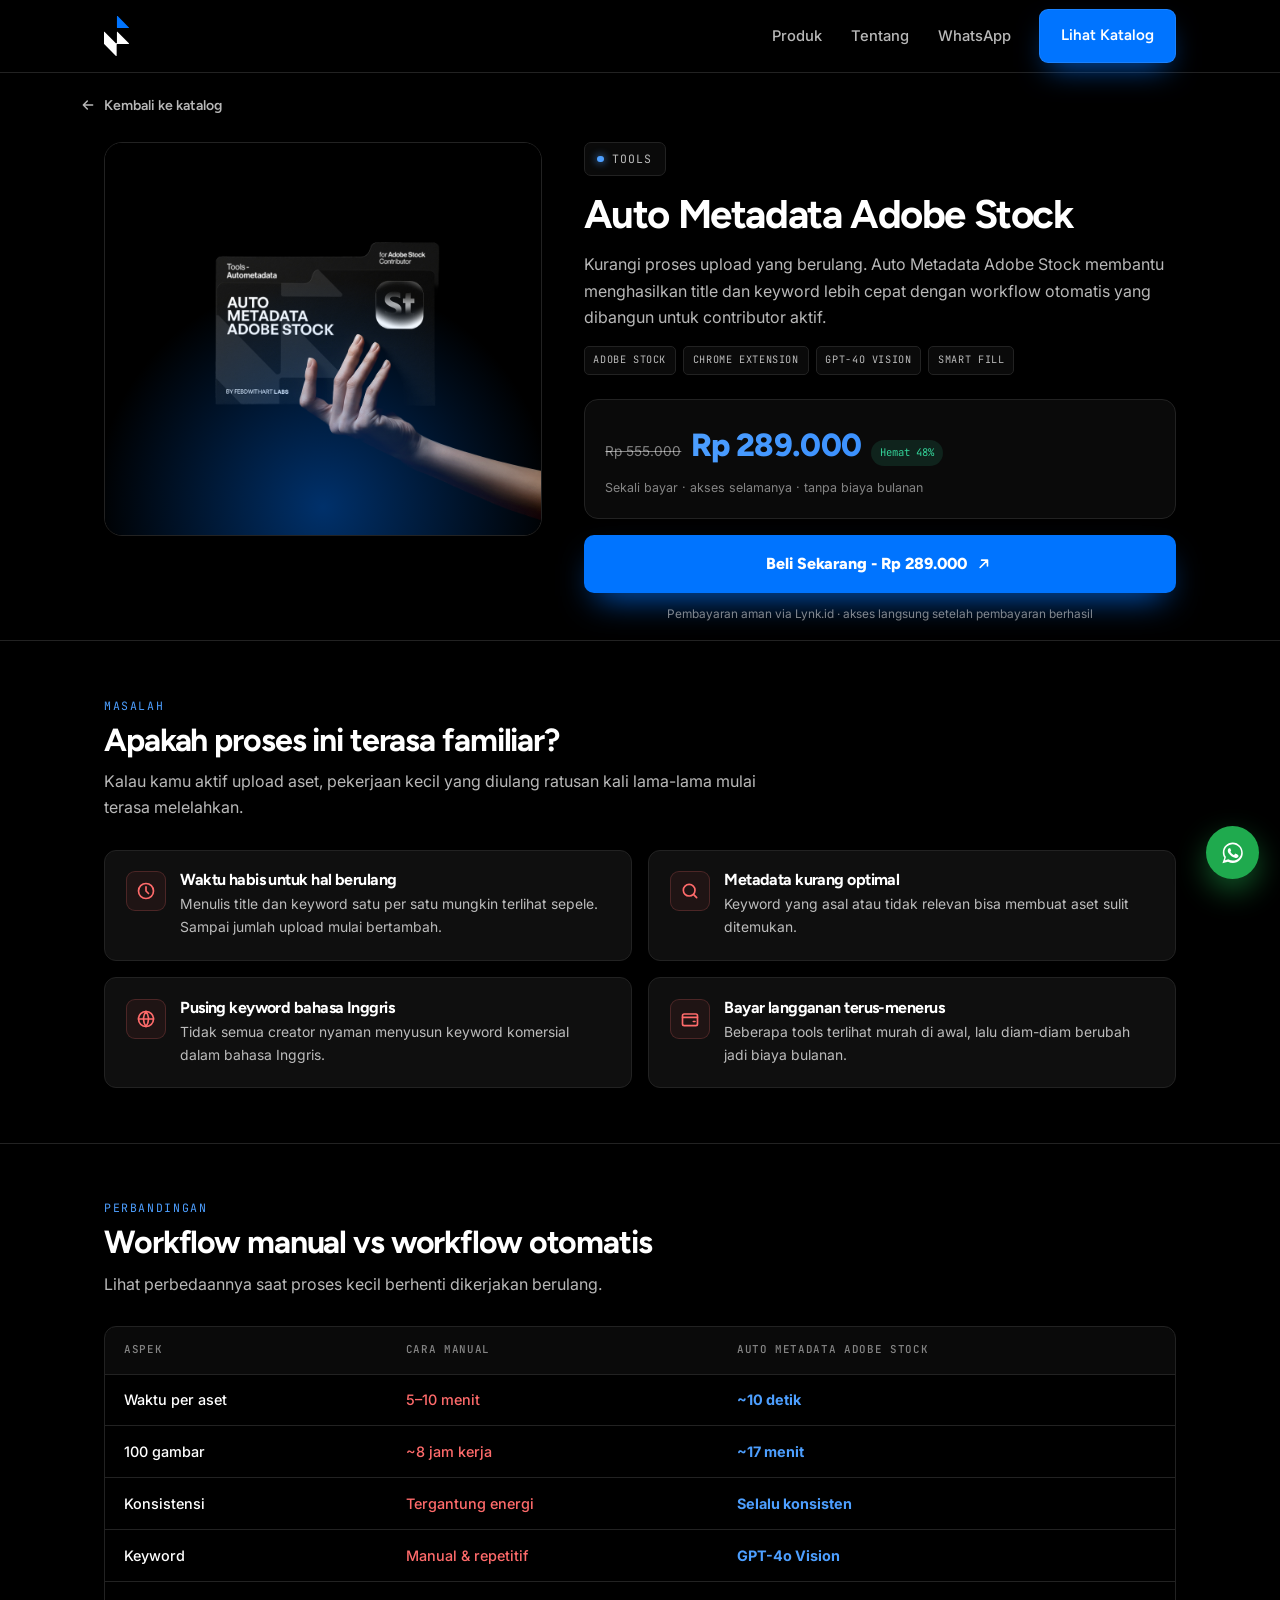
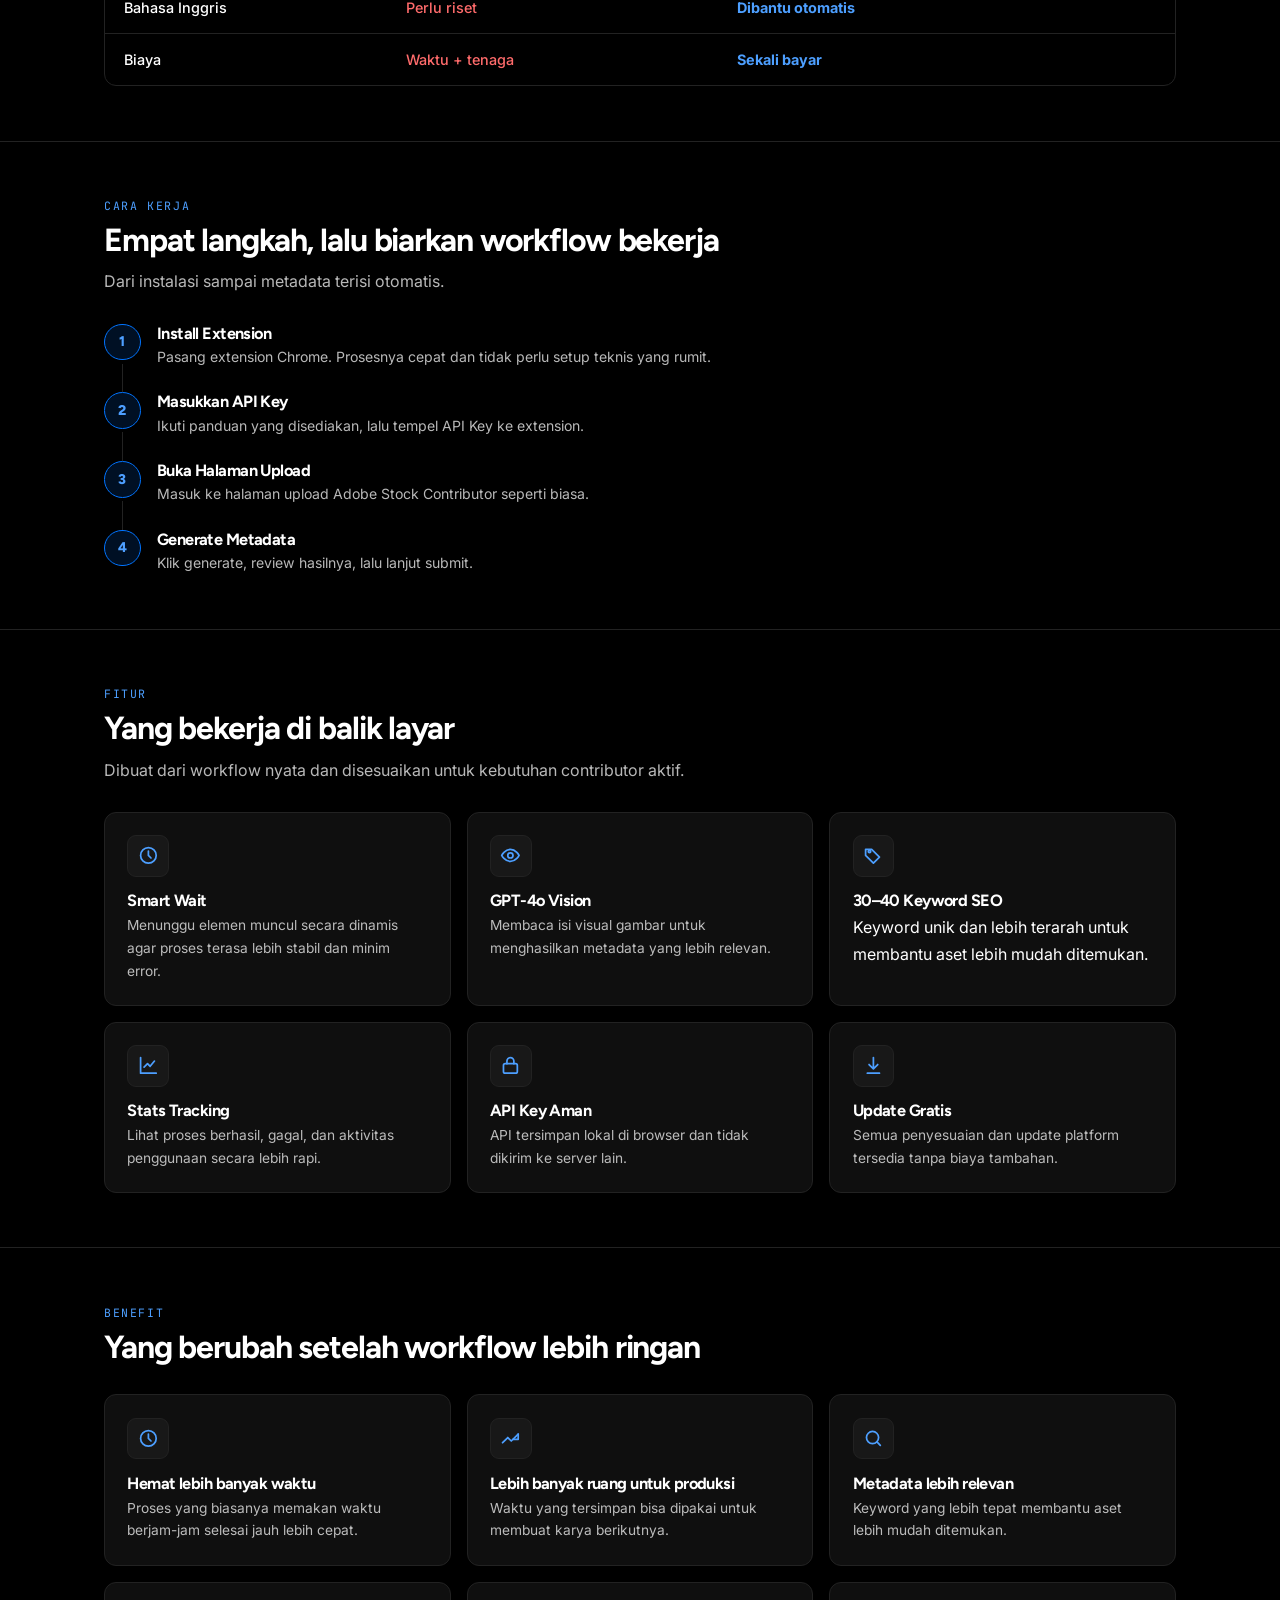
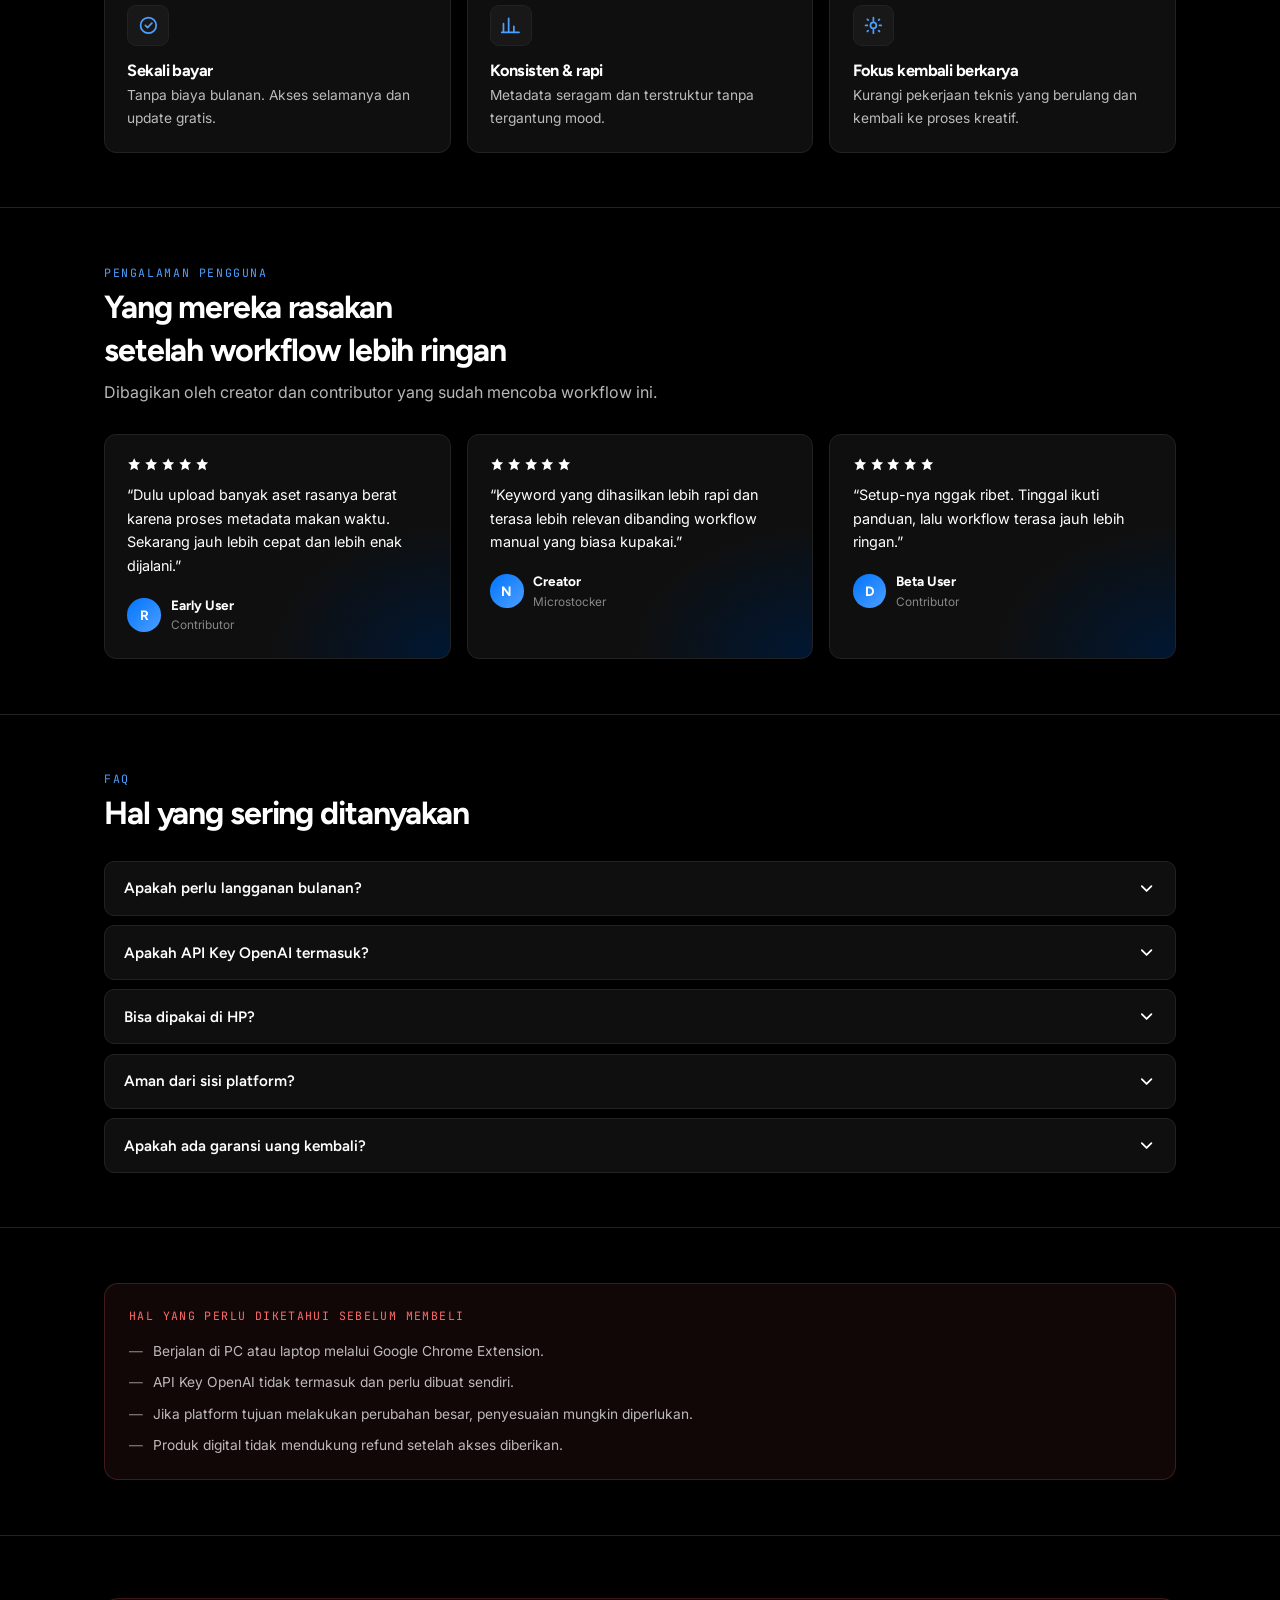
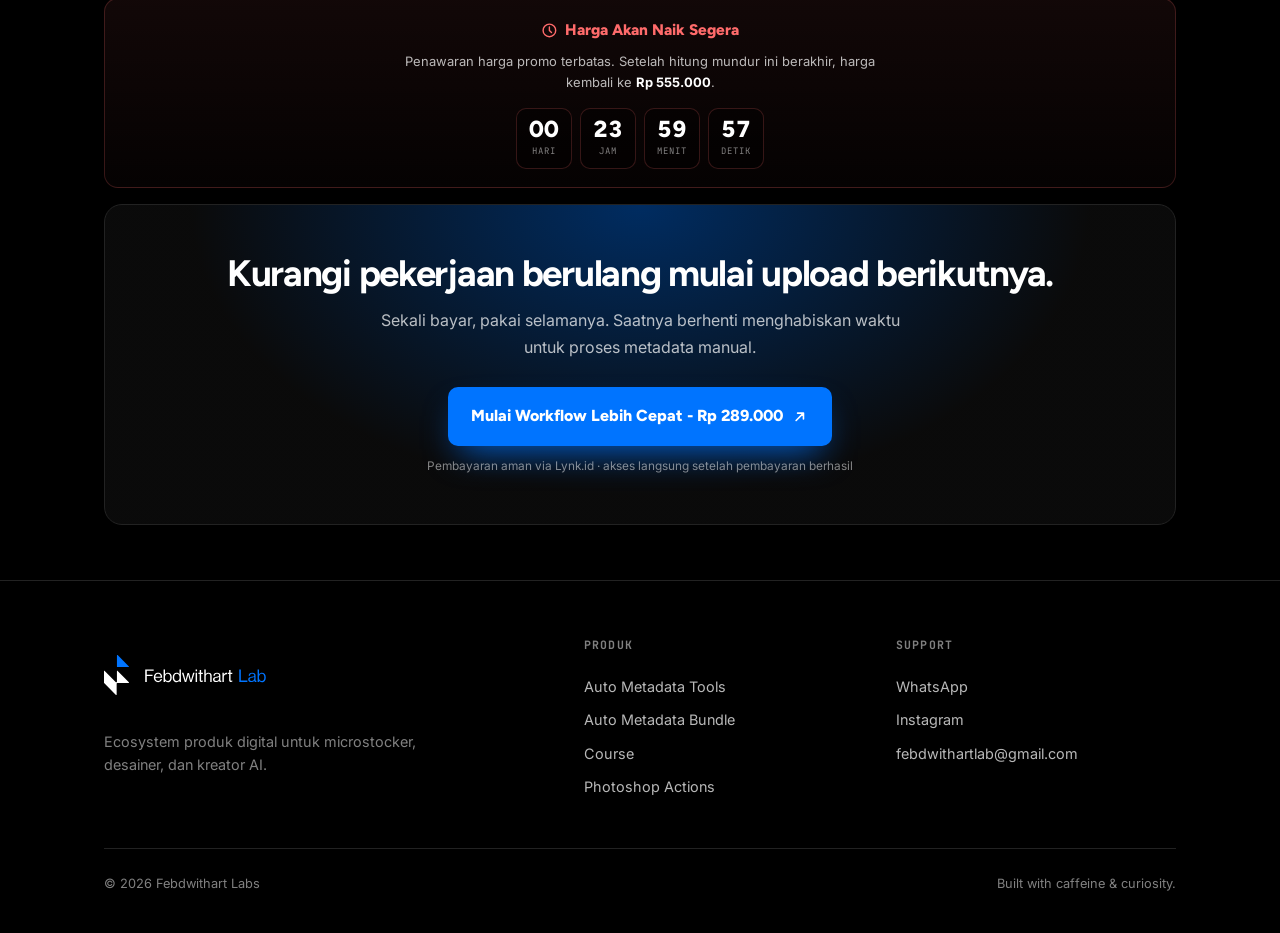
==== products/autometadata-adobe.html @ 97d3edf4 "Initial commit" ====
<!DOCTYPE html>
<html lang="id">
<head>
<meta charset="UTF-8" />
<meta name="viewport" content="width=device-width, initial-scale=1.0" />
<title>Auto Metadata Adobe Stock — Isi Metadata Ratusan Aset dalam 17 Menit | Febdwithart Labs</title>
<meta name="description" content="Tools Chrome Extension untuk mengisi metadata Adobe Stock secara otomatis menggunakan GPT-4o Vision. 100 gambar selesai dalam 17 menit. Sekali bayar, akses selamanya." />
<!-- Open Graph -->
<meta property="og:type"        content="product" />
<meta property="og:site_name"   content="Febdwithart Labs" />
<meta property="og:url"         content="https://febdwithartlab.com/products/autometadata-adobe.html" />
<meta property="og:title"       content="Auto Metadata Adobe Stock — Metadata 100 Gambar dalam 17 Menit" />
<meta property="og:description" content="Extension Chrome yang mengisi title dan 30–40 keyword SEO di Adobe Stock secara otomatis. Sekali bayar, akses selamanya." />
<meta property="og:image"       content="https://febdwithartlab.com/images/og-image.jpg" />
<meta property="og:image:width"  content="1200" />
<meta property="og:image:height" content="630" />

<!-- Twitter Card -->
<meta name="twitter:card"        content="summary_large_image" />
<meta name="twitter:title"       content="Auto Metadata Adobe Stock — Metadata 100 Gambar dalam 17 Menit" />
<meta name="twitter:description" content="Extension Chrome yang mengisi title dan keyword SEO di Adobe Stock otomatis. Sekali bayar." />
<meta name="twitter:image"       content="https://febdwithartlab.com/images/og-image.jpg" />

<!-- Canonical -->
<link rel="canonical" href="https://febdwithartlab.com/products/autometadata-adobe.html" />
<link rel="preconnect" href="https://fonts.googleapis.com" />
<link rel="preconnect" href="https://fonts.gstatic.com" crossorigin />
<link href="https://fonts.googleapis.com/css2?family=Figtree:wght@400;500;600;700;800;900&family=Inter:wght@400;500;600&family=JetBrains+Mono:wght@500&display=swap" rel="stylesheet" />

<!-- Favicon -->
<link rel="icon" type="image/x-icon"       href="../images/favicon/favicon.ico" />
<link rel="icon" type="image/png" sizes="16x16"  href="../images/favicon/favicon-16x16.png" />
<link rel="icon" type="image/png" sizes="32x32"  href="../images/favicon/favicon-32x32.png" />
<link rel="apple-touch-icon" sizes="180x180"     href="../images/favicon/apple-touch-icon.png" />
<link rel="manifest"                             href="../images/favicon/site.webmanifest" />
<meta name="theme-color" content="#0A0A0A" />

<link rel="stylesheet" href="../css/style.css" />
</head>
<body>

<header class="nav" id="nav">
  <div class="wrap nav-in">
    <a href="../index-dark.html" class="logo">
      <img src="../images/logo-icon.svg" alt="Febdwithart" class="logo-icon" />
    </a>
    <button class="burger" id="burger" aria-label="Menu"><span></span><span></span><span></span></button>
    <div class="nav-collapse">
      <nav class="nav-links">
        <a href="../index-dark.html#produk">Produk</a>
        <a href="../index-dark.html#tentang">Tentang</a>
        <a href="https://wa.me/62895603681498" target="_blank" rel="noopener">WhatsApp</a>
      </nav>
      <a href="../index-dark.html#produk" class="btn btn-primary">Lihat Katalog</a>
    </div>
  </div>
</header>

<div class="wrap det-bar">
  <a href="../index-dark.html#tools" class="det-back">
    <svg viewBox="0 0 24 24" fill="none" stroke="currentColor" stroke-width="2.2" stroke-linecap="round" stroke-linejoin="round"><path d="M19 12H5M11 18l-6-6 6-6"/></svg>
    Kembali ke katalog
  </a>
</div>

<main>
  <div class="wrap">
    <div class="det-hero">
      <div class="det-thumb">
        <img src="../images/thumbnails/thumb-as.jpg"
        alt="Auto Metadata Adobe Stock"
        class="thumb-img" />
      </div>
      <div class="det-info">
        <span class="badge"><span class="dot"></span> Tools</span>
        <h1>Auto Metadata Adobe Stock</h1>
        <p class="ddesc">Kurangi proses upload yang berulang. Auto Metadata Adobe Stock membantu menghasilkan title dan keyword lebih cepat dengan workflow otomatis yang dibangun untuk contributor aktif.</p>
        <div class="det-chips"><span>Adobe Stock</span><span>Chrome Extension</span><span>GPT-4o Vision</span><span>Smart Fill</span></div>
        
        <div class="price-box">
          <div class="pb-row">
            <span class="pb-old">Rp 555.000</span>
            <span class="pb-new grad">Rp 289.000</span>
            <span class="pb-save">Hemat 48%</span>
          </div>
          <div class="pb-note">Sekali bayar &middot; akses selamanya &middot; tanpa biaya bulanan</div>
        </div>
        <a class="buy-btn" href="https://lynk.id/febdwithart/07mp1kjrmgll/checkout" target="_blank" rel="noopener">
          Beli Sekarang - Rp 289.000
          <svg viewBox="0 0 24 24" fill="none" stroke="currentColor" stroke-width="2.2" stroke-linecap="round" stroke-linejoin="round"><path d="M7 17 17 7M9 7h8v8"/></svg>
        </a>
        <div class="buy-note">Pembayaran aman via Lynk.id &middot; akses langsung setelah pembayaran berhasil</div>
      </div>
    </div>
  </div>

  <section class="block">
    <div class="wrap">
      <div class="block-head reveal">
        <div class="eb">Masalah</div>
        <h2>Apakah proses ini terasa familiar?</h2>
        <p>Kalau kamu aktif upload aset, pekerjaan kecil yang diulang ratusan kali lama-lama mulai terasa melelahkan.</p>
      </div>
      <div class="prob-grid">
        <div class="prob-card reveal">
          <div class="pi"><svg viewBox="0 0 24 24" fill="none" stroke-width="2" stroke-linecap="round" stroke-linejoin="round"><circle cx="12" cy="12" r="9"/><path d="M12 7v5l3 3"/></svg></div>
          <div><h4>Waktu habis untuk hal berulang</h4><p>Menulis title dan keyword satu per satu mungkin terlihat sepele. Sampai jumlah upload mulai bertambah.</p></div>
        </div>
        <div class="prob-card reveal">
          <div class="pi"><svg viewBox="0 0 24 24" fill="none" stroke-width="2" stroke-linecap="round" stroke-linejoin="round"><circle cx="11" cy="11" r="7"/><path d="m20 20-3.6-3.6"/></svg></div>
          <div><h4>Metadata kurang optimal</h4><p>Keyword yang asal atau tidak relevan bisa membuat aset sulit ditemukan.</p></div>
        </div>
        <div class="prob-card reveal">
          <div class="pi"><svg viewBox="0 0 24 24" fill="none" stroke-width="2" stroke-linecap="round" stroke-linejoin="round"><circle cx="12" cy="12" r="9"/><path d="M3 12h18M12 3a15 15 0 0 1 0 18M12 3a15 15 0 0 0 0 18"/></svg></div>
          <div><h4>Pusing keyword bahasa Inggris</h4><p>Tidak semua creator nyaman menyusun keyword komersial dalam bahasa Inggris.</p></div>
        </div>
        <div class="prob-card reveal">
          <div class="pi"><svg viewBox="0 0 24 24" fill="none" stroke-width="2" stroke-linecap="round" stroke-linejoin="round"><rect x="3" y="6" width="18" height="14" rx="2"/><path d="M3 10h18M16 15h2"/></svg></div>
          <div><h4>Bayar langganan terus-menerus</h4><p>Beberapa tools terlihat murah di awal, lalu diam-diam berubah jadi biaya bulanan.</p></div>
        </div>
      </div>
    </div>
  </section>

  <section class="block">
    <div class="wrap">
      <div class="block-head reveal">
        <div class="eb">Perbandingan</div>
        <h2>Workflow manual vs workflow otomatis</h2>
        <p>Lihat perbedaannya saat proses kecil berhenti dikerjakan berulang.</p>
      </div>
      <div class="cmp-wrap reveal">
        <table class="cmp">
          <thead><tr><th>Aspek</th><th>Cara Manual</th><th>Auto Metadata Adobe Stock</th></tr></thead>
          <tbody>
            <tr><td>Waktu per aset</td><td class="bad">5&ndash;10 menit</td><td class="good">~10 detik</td></tr>
            <tr><td>100 gambar</td><td class="bad">~8 jam kerja</td><td class="good">~17 menit</td></tr>
            <tr><td>Konsistensi</td><td class="bad">Tergantung energi</td><td class="good">Selalu konsisten</td></tr>
            <tr><td>Keyword</td><td class="bad">Manual & repetitif</td><td class="good">GPT-4o Vision</td></tr>
            <tr><td>Bahasa Inggris</td><td class="bad">Perlu riset</td><td class="good">Dibantu otomatis</td></tr>
            <tr><td>Biaya</td><td class="bad">Waktu + tenaga</td><td class="good">Sekali bayar</td></tr>
          </tbody>
        </table>
      </div>
    </div>
  </section>

  <section class="block">
    <div class="wrap">
      <div class="block-head reveal">
        <div class="eb">Cara Kerja</div>
        <h2>Empat langkah, lalu biarkan workflow bekerja</h2>
        <p>Dari instalasi sampai metadata terisi otomatis.</p>
      </div>
      <div class="steps reveal">
        <div class="step"><div class="sn">1</div><div><h4>Install Extension</h4><p>Pasang extension Chrome. Prosesnya cepat dan tidak perlu setup teknis yang rumit.</p></div></div>
        <div class="step"><div class="sn">2</div><div><h4>Masukkan API Key</h4><p>Ikuti panduan yang disediakan, lalu tempel API Key ke extension.</p></div></div>
        <div class="step"><div class="sn">3</div><div><h4>Buka Halaman Upload</h4><p>Masuk ke halaman upload Adobe Stock Contributor seperti biasa.</p></div></div>
        <div class="step"><div class="sn">4</div><div><h4>Generate Metadata</h4><p>Klik generate, review hasilnya, lalu lanjut submit.</p></div></div>
      </div>
    </div>
  </section>

  <section class="block">
    <div class="wrap">
      <div class="block-head reveal">
        <div class="eb">Fitur</div>
        <h2>Yang bekerja di balik layar</h2>
        <p>Dibuat dari workflow nyata dan disesuaikan untuk kebutuhan contributor aktif.</p>
      </div>
      <div class="fgrid">
        <div class="fcard reveal">
          <div class="fi"><svg viewBox="0 0 24 24" fill="none" stroke-width="2" stroke-linecap="round" stroke-linejoin="round"><circle cx="12" cy="12" r="9"/><path d="M12 7v5l3 3"/></svg></div>
          <h4>Smart Wait</h4><p>Menunggu elemen muncul secara dinamis agar proses terasa lebih stabil dan minim error.</p>
        </div>
        <div class="fcard reveal">
          <div class="fi"><svg viewBox="0 0 24 24" fill="none" stroke-width="2" stroke-linecap="round" stroke-linejoin="round"><path d="M2 12s3.5-7 10-7 10 7 10 7-3.5 7-10 7S2 12 2 12Z"/><circle cx="12" cy="12" r="3"/></svg></div>
          <h4>GPT-4o Vision</h4><p>Membaca isi visual gambar untuk menghasilkan metadata yang lebih relevan.</p>
        </div>
        <div class="fcard reveal">
          <div class="fi"><svg viewBox="0 0 24 24" fill="none" stroke-width="2" stroke-linecap="round" stroke-linejoin="round"><path d="M3 7v5l9 9 7-7-9-9H3Z"/><circle cx="7.5" cy="7.5" r="1.4"/></svg></div>
          <h4>30&ndash;40 Keyword SEO</h4><p></p>Keyword unik dan lebih terarah untuk membantu aset lebih mudah ditemukan.</p>
        </div>
        <div class="fcard reveal">
          <div class="fi"><svg viewBox="0 0 24 24" fill="none" stroke-width="2" stroke-linecap="round" stroke-linejoin="round"><path d="M3 3v18h18"/><path d="M7 14l4-4 3 3 5-6"/></svg></div>
          <h4>Stats Tracking</h4><p>Lihat proses berhasil, gagal, dan aktivitas penggunaan secara lebih rapi.</p>
        </div>
        <div class="fcard reveal">
          <div class="fi"><svg viewBox="0 0 24 24" fill="none" stroke-width="2" stroke-linecap="round" stroke-linejoin="round"><rect x="4" y="10" width="16" height="11" rx="2"/><path d="M8 10V7a4 4 0 0 1 8 0v3"/></svg></div>
          <h4>API Key Aman</h4><p>API tersimpan lokal di browser dan tidak dikirim ke server lain.</p>
        </div>
        <div class="fcard reveal">
          <div class="fi"><svg viewBox="0 0 24 24" fill="none" stroke-width="2" stroke-linecap="round" stroke-linejoin="round"><path d="M12 3v12M7 11l5 5 5-5M5 21h14"/></svg></div>
          <h4>Update Gratis</h4><p>Semua penyesuaian dan update platform tersedia tanpa biaya tambahan.</p>
        </div>
      </div>
    </div>
  </section>

  <section class="block">
    <div class="wrap">
      <div class="block-head reveal">
        <div class="eb">Benefit</div>
        <h2>Yang berubah setelah workflow lebih ringan</h2>
      </div>
      <div class="fgrid">
        <div class="fcard reveal">
          <div class="fi"><svg viewBox="0 0 24 24" fill="none" stroke-width="2" stroke-linecap="round" stroke-linejoin="round"><circle cx="12" cy="12" r="9"/><path d="M12 7v5l3 3"/></svg></div>
          <h4>Hemat lebih banyak waktu</h4><p>Proses yang biasanya memakan waktu berjam-jam selesai jauh lebih cepat.</p>
        </div>
        <div class="fcard reveal">
          <div class="fi"><svg viewBox="0 0 24 24" fill="none" stroke-width="2" stroke-linecap="round" stroke-linejoin="round"><path d="M3 17l6-6 4 4 8-8"/><path d="M21 7v6h-6"/></svg></div>
          <h4>Lebih banyak ruang untuk produksi</h4><p>Waktu yang tersimpan bisa dipakai untuk membuat karya berikutnya.</p>
        </div>
        <div class="fcard reveal">
          <div class="fi"><svg viewBox="0 0 24 24" fill="none" stroke-width="2" stroke-linecap="round" stroke-linejoin="round"><circle cx="11" cy="11" r="7"/><path d="m20 20-3.6-3.6"/></svg></div>
          <h4>Metadata lebih relevan</h4><p>Keyword yang lebih tepat membantu aset lebih mudah ditemukan.</p>
        </div>
        <div class="fcard reveal">
          <div class="fi"><svg viewBox="0 0 24 24" fill="none" stroke-width="2" stroke-linecap="round" stroke-linejoin="round"><circle cx="12" cy="12" r="9"/><path d="m8.5 12 2.5 2.5 5-5"/></svg></div>
          <h4>Sekali bayar</h4><p>Tanpa biaya bulanan. Akses selamanya dan update gratis.</p>
        </div>
        <div class="fcard reveal">
          <div class="fi"><svg viewBox="0 0 24 24" fill="none" stroke-width="2" stroke-linecap="round" stroke-linejoin="round"><path d="M4 20V10M10 20V4M16 20v-7M22 20H2"/></svg></div>
          <h4>Konsisten &amp; rapi</h4><p>Metadata seragam dan terstruktur tanpa tergantung mood.</p>
        </div>
        <div class="fcard reveal">
          <div class="fi"><svg viewBox="0 0 24 24" fill="none" stroke-width="2" stroke-linecap="round" stroke-linejoin="round"><path d="M12 3v4M12 17v4M5 12H3M21 12h-2M6 6 5 5M19 19l-1-1M6 18l-1 1M19 5l-1 1"/><circle cx="12" cy="12" r="3.4"/></svg></div>
          <h4>Fokus kembali berkarya</h4><p>Kurangi pekerjaan teknis yang berulang dan kembali ke proses kreatif.</p>
        </div>
      </div>
    </div>
  </section>

  <section class="block">
    <div class="wrap">
      <div class="block-head reveal">
        <div class="eb">PENGALAMAN PENGGUNA</div>
        <h2>Yang mereka rasakan</h2>
        <h2>setelah workflow lebih ringan</h2>
        <p>Dibagikan oleh creator dan contributor yang sudah mencoba workflow ini.</p>
      </div>
      <div class="tgrid">
        <div class="tcard reveal">
          <div class="st"><svg viewBox="0 0 24 24"><path d="m12 2 3 6.5 7 .7-5.2 4.7L18.4 22 12 18.3 5.6 22l1.6-8.1L2 9.2l7-.7Z"/></svg><svg viewBox="0 0 24 24"><path d="m12 2 3 6.5 7 .7-5.2 4.7L18.4 22 12 18.3 5.6 22l1.6-8.1L2 9.2l7-.7Z"/></svg><svg viewBox="0 0 24 24"><path d="m12 2 3 6.5 7 .7-5.2 4.7L18.4 22 12 18.3 5.6 22l1.6-8.1L2 9.2l7-.7Z"/></svg><svg viewBox="0 0 24 24"><path d="m12 2 3 6.5 7 .7-5.2 4.7L18.4 22 12 18.3 5.6 22l1.6-8.1L2 9.2l7-.7Z"/></svg><svg viewBox="0 0 24 24"><path d="m12 2 3 6.5 7 .7-5.2 4.7L18.4 22 12 18.3 5.6 22l1.6-8.1L2 9.2l7-.7Z"/></svg></div>
          <q>Dulu upload banyak aset rasanya berat karena proses metadata makan waktu. Sekarang jauh lebih cepat dan lebih enak dijalani.</q>
          <div class="who"><div class="wa">R</div><div><div class="wn">Early User</div><div class="wr">Contributor</div></div></div>
        </div>
        <div class="tcard reveal">
          <div class="st"><svg viewBox="0 0 24 24"><path d="m12 2 3 6.5 7 .7-5.2 4.7L18.4 22 12 18.3 5.6 22l1.6-8.1L2 9.2l7-.7Z"/></svg><svg viewBox="0 0 24 24"><path d="m12 2 3 6.5 7 .7-5.2 4.7L18.4 22 12 18.3 5.6 22l1.6-8.1L2 9.2l7-.7Z"/></svg><svg viewBox="0 0 24 24"><path d="m12 2 3 6.5 7 .7-5.2 4.7L18.4 22 12 18.3 5.6 22l1.6-8.1L2 9.2l7-.7Z"/></svg><svg viewBox="0 0 24 24"><path d="m12 2 3 6.5 7 .7-5.2 4.7L18.4 22 12 18.3 5.6 22l1.6-8.1L2 9.2l7-.7Z"/></svg><svg viewBox="0 0 24 24"><path d="m12 2 3 6.5 7 .7-5.2 4.7L18.4 22 12 18.3 5.6 22l1.6-8.1L2 9.2l7-.7Z"/></svg></div>
          <q>Keyword yang dihasilkan lebih rapi dan terasa lebih relevan dibanding workflow manual yang biasa kupakai.</q>
          <div class="who"><div class="wa">N</div><div><div class="wn">Creator</div><div class="wr">Microstocker</div></div></div>
        </div>
        <div class="tcard reveal">
          <div class="st"><svg viewBox="0 0 24 24"><path d="m12 2 3 6.5 7 .7-5.2 4.7L18.4 22 12 18.3 5.6 22l1.6-8.1L2 9.2l7-.7Z"/></svg><svg viewBox="0 0 24 24"><path d="m12 2 3 6.5 7 .7-5.2 4.7L18.4 22 12 18.3 5.6 22l1.6-8.1L2 9.2l7-.7Z"/></svg><svg viewBox="0 0 24 24"><path d="m12 2 3 6.5 7 .7-5.2 4.7L18.4 22 12 18.3 5.6 22l1.6-8.1L2 9.2l7-.7Z"/></svg><svg viewBox="0 0 24 24"><path d="m12 2 3 6.5 7 .7-5.2 4.7L18.4 22 12 18.3 5.6 22l1.6-8.1L2 9.2l7-.7Z"/></svg><svg viewBox="0 0 24 24"><path d="m12 2 3 6.5 7 .7-5.2 4.7L18.4 22 12 18.3 5.6 22l1.6-8.1L2 9.2l7-.7Z"/></svg></div>
          <q>Setup-nya nggak ribet. Tinggal ikuti panduan, lalu workflow terasa jauh lebih ringan.</q>
          <div class="who"><div class="wa">D</div><div><div class="wn">Beta User</div><div class="wr">Contributor</div></div></div>
        </div>
      </div>
    </div>
  </section>

  <section class="block">
    <div class="wrap">
      <div class="block-head reveal">
        <div class="eb">FAQ</div>
        <h2>Hal yang sering ditanyakan</h2>
      </div>
      <div class="faq reveal">
        <div class="qa">
          <button class="qa-q">Apakah perlu langganan bulanan?<svg class="cv" viewBox="0 0 24 24" fill="none" stroke="currentColor" stroke-width="2.2" stroke-linecap="round" stroke-linejoin="round"><path d="m6 9 6 6 6-6"/></svg></button>
          <div class="qa-a"><p>Tidak. Cukup sekali bayar dan akses produk bisa dipakai selamanya, termasuk update yang tersedia ke depannya.</p></div>
        </div>
        <div class="qa">
          <button class="qa-q">Apakah API Key OpenAI termasuk?<svg class="cv" viewBox="0 0 24 24" fill="none" stroke="currentColor" stroke-width="2.2" stroke-linecap="round" stroke-linejoin="round"><path d="m6 9 6 6 6-6"/></svg></button>
          <div class="qa-a"><p>Belum. API Key OpenAI perlu dibuat sendiri karena penggunaan setiap orang berbeda. Panduan lengkap sudah disediakan.</p></div>
        </div>
        <div class="qa">
          <button class="qa-q">Bisa dipakai di HP?<svg class="cv" viewBox="0 0 24 24" fill="none" stroke="currentColor" stroke-width="2.2" stroke-linecap="round" stroke-linejoin="round"><path d="m6 9 6 6 6-6"/></svg></button>
          <div class="qa-a"><p>Belum. Produk berjalan di PC atau laptop melalui Google Chrome Extension.</p></div>
        </div>
        <div class="qa">
          <button class="qa-q">Aman dari sisi platform?<svg class="cv" viewBox="0 0 24 24" fill="none" stroke="currentColor" stroke-width="2.2" stroke-linecap="round" stroke-linejoin="round"><path d="m6 9 6 6 6-6"/></svg></button>
          <div class="qa-a"><p>Tool bekerja di sisi browser dan tidak menyimpan data ke server eksternal. Namun jika platform tujuan melakukan perubahan besar, penyesuaian mungkin dibutuhkan.</p></div>
        </div>
        <div class="qa">
          <button class="qa-q">Apakah ada garansi uang kembali?<svg class="cv" viewBox="0 0 24 24" fill="none" stroke="currentColor" stroke-width="2.2" stroke-linecap="round" stroke-linejoin="round"><path d="m6 9 6 6 6-6"/></svg></button>
          <div class="qa-a"><p>Karena produk berbentuk digital dan akses diberikan secara instan, pembelian tidak dapat dikembalikan.</p></div>
        </div>
      </div>
    </div>
  </section>

  <section class="block">
    <div class="wrap">
      <div class="notes reveal">
        <div class="notes-t">Hal yang perlu diketahui sebelum membeli</div>
        <ul>
          <li>Berjalan di PC atau laptop melalui Google Chrome Extension.</li>
          <li>API Key OpenAI tidak termasuk dan perlu dibuat sendiri.</li>
          <li>Jika platform tujuan melakukan perubahan besar, penyesuaian mungkin diperlukan.</li>
          <li>Produk digital tidak mendukung refund setelah akses diberikan.</li>
        </ul>
      </div>
    </div>
  </section>

  <section class="block">    
    <div class="wrap">
      <div class="urgency" data-countdown data-hours="24">          
        <div class="urgency-head">
        <svg viewBox="0 0 24 24" fill="none" stroke="currentColor" stroke-width="2" stroke-linecap="round" stroke-linejoin="round"><circle cx="12" cy="12" r="9"/><path d="M12 7v5l3 3"/></svg>
          <span>Harga Akan Naik Segera</span>
        </div>
        <p class="urgency-desc">Penawaran harga promo terbatas. Setelah hitung mundur ini berakhir, harga kembali ke <b>Rp 555.000</b>.</p>
          <div class="urgency-timer">
            <div class="ut-unit"><span class="ut-num" data-d>00</span><span class="ut-lbl">Hari</span></div>
            <div class="ut-unit"><span class="ut-num" data-h>00</span><span class="ut-lbl">Jam</span></div>
            <div class="ut-unit"><span class="ut-num" data-m>00</span><span class="ut-lbl">Menit</span></div>
            <div class="ut-unit"><span class="ut-num" data-s>00</span><span class="ut-lbl">Detik</span></div>
        </div>
      </div>
      <div class="det-cta reveal">
        <h2>Kurangi pekerjaan berulang mulai upload berikutnya.</h2>
        <p>Sekali bayar, pakai selamanya. Saatnya berhenti menghabiskan waktu untuk proses metadata manual.</p>
        <a class="buy-btn" href="https://lynk.id/febdwithart/07mp1kjrmgll/checkout" target="_blank" rel="noopener">
          Mulai Workflow Lebih Cepat - Rp 289.000
          <svg viewBox="0 0 24 24" fill="none" stroke="currentColor" stroke-width="2.2" stroke-linecap="round" stroke-linejoin="round"><path d="M7 17 17 7M9 7h8v8"/></svg>
        </a>
        <div class="buy-note">Pembayaran aman via Lynk.id &middot; akses langsung setelah pembayaran berhasil</div>
      </div>
    </div>
  </section>
</main>

<footer class="footer">
  <div class="wrap">
    <div class="foot-grid">
      <div class="foot-brand">
        <span class="logo">
          <img src="../images/logo-icon.svg" alt="Febdwithart" class="logo-icon" />
          <img src="../images/logo-type.svg" alt="Febdwithart Labs" class="logo-type" />
        </span>
        <p>Ecosystem produk digital untuk microstocker, desainer, dan kreator AI.</p>
      </div>
      <div class="foot-col">
        <h5>Produk</h5>
        <a href="../index-dark.html#tools">Auto Metadata Tools</a>
        <a href="bundling-automation.html">Auto Metadata Bundle</a>
        <a href="../index-dark.html#produk">Course</a>
        <a href="../index-dark.html#tools">Photoshop Actions</a>
      </div>
      <div class="foot-col">
        <h5>Support</h5>
        <a href="https://wa.me/62895603681498" target="_blank" rel="noopener">WhatsApp</a>
        <a href="https://instagram.com/febdwithartlab" target="_blank" rel="noopener">Instagram</a>
        <a href="mailto:febdwithartlab@gmail.com">febdwithartlab@gmail.com</a>
      </div>
    </div>
    <div class="foot-bottom">
      <span>&copy; 2026 Febdwithart Labs</span>
      <span>Built with caffeine &amp; curiosity.</span>
    </div>
  </div>
</footer>

<a href="https://wa.me/62895603681498" class="fab" target="_blank" rel="noopener" aria-label="Chat WhatsApp">
  <svg viewBox="0 0 32 32"><path d="M16 3C9 3 3.5 8.5 3.5 15.5c0 2.4.7 4.7 1.9 6.7L3 29l7-1.8c1.9 1 4 1.6 6 1.6 7 0 12.5-5.5 12.5-12.5S23 3 16 3Zm0 22.7c-1.8 0-3.6-.5-5.1-1.4l-.4-.2-4.2 1.1 1.1-4.1-.3-.4a10 10 0 0 1-1.6-5.5C5.5 9.9 10.2 5.3 16 5.3s10.5 4.6 10.5 10.2S21.8 25.7 16 25.7Zm5.8-7.6c-.3-.2-1.9-.9-2.2-1s-.5-.2-.7.2-.8 1-1 1.2-.4.2-.7.1a8.3 8.3 0 0 1-4.1-3.6c-.3-.5.3-.5.8-1.5.1-.2 0-.4 0-.5l-1-2.3c-.2-.6-.5-.5-.7-.5h-.6c-.2 0-.5.1-.8.4a3.7 3.7 0 0 0-1.1 2.7c0 1.6 1.2 3.2 1.3 3.4.2.2 2.3 3.6 5.7 5 2.1.9 3 .9 4 .8.6-.1 1.9-.8 2.2-1.5.3-.8.3-1.4.2-1.5l-.5-.5Z"/></svg>
</a>

<script src="../js/main.js" defer></script>
</body>
</html>
---- css/style.css ----
/* ============================================================
   FEBDWITHART LAB — Shared Design System
   Dipakai oleh: index-dark.html + products/*.html
   ============================================================ */

/* ---------- TOKENS ---------- */
:root{
  --bg:#000000;
  --panel:rgba(13,13,13,.8);
  --panel-2:rgba(255,255,255,.04);
  --card:#0f0f0f;
  --line:#222222;
  --line-soft:rgba(255,255,255,.1);
  --purple:#0074ff;
  --purple-2:#3a90ff;
  --pink:#4d9fff;
  --white:#ffffff;
  --t-2:rgba(255,255,255,.72);
  --t-3:rgba(255,255,255,.5);
  --green:#34d399;
  --amber:#fbbf24;
  --warn:#ff6b6b;
  --warn-bg:rgba(255,107,107,.07);
  --warn-br:rgba(255,107,107,.2);
  --maxw:1120px;
}

/* ---------- RESET / BASE ---------- */
*,*::before,*::after{box-sizing:border-box;margin:0;padding:0;}
html{scroll-behavior:smooth;}
body{
  font-family:'Inter',system-ui,sans-serif;
  background:var(--bg);color:var(--white);
  -webkit-font-smoothing:antialiased;line-height:1.65;overflow-x:hidden;
}
h1,h2,h3,h4{font-family:'Figtree',sans-serif;font-weight:700;line-height:1.12;letter-spacing:-.035em;}
a{color:inherit;text-decoration:none;}
button{font-family:inherit;}
img{display:block;max-width:100%;}
::selection{background:var(--purple);color:#fff;}
::-webkit-scrollbar{width:9px;}
::-webkit-scrollbar-track{background:#0a0a0a;}
::-webkit-scrollbar-thumb{background:#2a2a2a;border-radius:6px;}

/* ---------- LAYOUT ---------- */
.wrap{max-width:var(--maxw);margin:0 auto;padding:0 24px;}
.section{padding:80px 0;}
.grad{background:linear-gradient(120deg,var(--pink),var(--purple-2));-webkit-background-clip:text;background-clip:text;color:transparent;}

/* ---------- BADGE / EYEBROW ---------- */
.badge{
  display:inline-flex;align-items:center;gap:.5rem;
  font-family:'JetBrains Mono',monospace;font-size:.72rem;
  color:var(--t-2);border:1px solid var(--line);background:var(--panel);
  padding:.42rem .8rem;border-radius:7px;text-transform:uppercase;letter-spacing:.1em;
}
.badge .dot{width:.4rem;height:.4rem;border-radius:50%;background:var(--pink);box-shadow:0 0 8px var(--pink);}

.sec-head{max-width:42rem;margin:0 auto 2.6rem;text-align:center;}
.sec-head.left{margin-left:0;text-align:left;}
.sec-head .badge{margin-bottom:1rem;}
.h-sec{font-size:clamp(1.8rem,4.2vw,2.7rem);}
.sec-head p{margin-top:.85rem;color:var(--t-2);}
.lead{font-size:1.05rem;color:var(--t-2);}

/* ---------- BUTTONS ---------- */
.btn{
  display:inline-flex;align-items:center;justify-content:center;gap:.55rem;
  font-family:'Figtree';font-weight:600;font-size:.95rem;
  padding:.85rem 1.3rem;border-radius:9px;cursor:pointer;
  border:1px solid var(--line-soft);transition:transform .18s,background .2s;
}
.btn svg{width:1rem;height:1rem;transition:transform .25s;}
.btn-primary{background:var(--purple);color:#fff;box-shadow:0 14px 30px -10px rgba(0,116,255,.7);}
.btn-primary:hover{background:var(--purple-2);transform:translateY(-2px);}
.btn-primary:hover svg{transform:translate(2px,-2px);}
.btn-ghost{background:var(--panel);color:#fff;}
.btn-ghost:hover{background:rgba(255,255,255,.08);transform:translateY(-2px);}
.btn-wa{background:#1faa4e;color:#fff;border-color:rgba(255,255,255,.12);}
.btn-wa:hover{background:#178a3f;transform:translateY(-2px);}

/* ---------- NAV ---------- */
.nav{position:sticky;top:0;z-index:60;background:rgba(0,0,0,.8);backdrop-filter:blur(14px);border-bottom:1px solid var(--line);}
.nav-in{display:flex;align-items:center;justify-content:space-between;height:4.5rem;position:relative;gap:1rem;}
.logo{display:flex;align-items:center;gap:.55rem;font-family:'Figtree';font-weight:800;font-size:1.06rem;letter-spacing:-.04em;white-space:nowrap;}
.logo .mk{
  width:1.7rem;height:1.7rem;border-radius:7px;flex:none;
  background:linear-gradient(135deg,var(--purple),var(--pink));
  display:flex;align-items:center;justify-content:center;
}
.logo .mk svg{width:1rem;height:1rem;}
.logo em{font-style:normal;color:var(--pink);}

.logo-icon{height:40px; width: auto;}
.logo-type{height: 80px; width: auto;}

.nav-collapse{display:flex;align-items:center;gap:1.8rem;}
.nav-links{display:flex;align-items:center;gap:1.8rem;}
.nav-links a{font-size:.92rem;color:var(--t-2);font-weight:500;transition:color .15s;}
.nav-links a:hover{color:#fff;}
.burger{display:none;flex-direction:column;gap:.3rem;background:none;border:0;cursor:pointer;padding:.4rem;flex:none;}
.burger span{width:1.4rem;height:2px;background:#fff;border-radius:2px;transition:.25s;}
.nav.open .burger span:nth-child(1){transform:translateY(.4rem) rotate(45deg);}
.nav.open .burger span:nth-child(2){opacity:0;}
.nav.open .burger span:nth-child(3){transform:translateY(-.4rem) rotate(-45deg);}

/* ---------- HERO (homepage) ---------- */
.hero{position:relative;text-align:center;padding:5.5rem 0 4.5rem;overflow:hidden;}
#stars{position:absolute;inset:0;width:100%;height:100%;z-index:0;}
.hero-glow{position:absolute;top:-6%;left:50%;transform:translateX(-50%);width:min(440px,84vw);height:min(440px,84vw);z-index:0;pointer-events:none;}
.hero-glow .ring{
  position:absolute;inset:0;border-radius:50%;
  background:conic-gradient(from 0deg,var(--pink),transparent 32%,transparent 64%,var(--purple));
  filter:blur(16px);opacity:.5;animation:spin 16s linear infinite;
}
.hero-glow .void{position:absolute;inset:20%;border-radius:50%;background:#000;}
@keyframes spin{to{transform:rotate(360deg);}}
.hero .wrap{position:relative;z-index:2;}
.hero h1{font-size:clamp(2.2rem,5.2vw,3.7rem);font-weight:700;max-width:20ch;margin:1.4rem auto 0;}
.hero p.lead{margin:1.2rem auto 0;max-width:42rem;}
.hero-actions{display:flex;gap:.7rem;justify-content:center;flex-wrap:wrap;margin-top:1.8rem;}

/* mini stats */
.mini-stats{
  display:inline-flex;margin-top:2.2rem;border:1px solid var(--line);
  border-radius:12px;overflow:hidden;background:var(--panel);
}
.mini-stats .ms{padding:.95rem 1.6rem;text-align:center;border-right:1px solid var(--line);}
.mini-stats .ms:last-child{border-right:none;}
.mini-stats .ms b{display:block;font-family:'Figtree';font-weight:800;font-size:1.2rem;letter-spacing:-.02em;}
.mini-stats .ms span{font-size:.74rem;color:var(--t-3);}

/* ---------- CATEGORY SECTION ---------- */
.cat-head{margin-bottom:2rem;}
.cat-head .badge{margin-bottom:.9rem;}
.cat-head h2{font-size:clamp(1.6rem,3.4vw,2.2rem);}
.cat-head p{color:var(--t-2);margin-top:.5rem;max-width:40rem;}

/* ---------- PRODUCT CARD ---------- */
.pgrid{display:grid;grid-template-columns:repeat(2,1fr);gap:1.2rem;}
.pcard{
  display:flex;flex-direction:column;overflow:hidden;
  border:1px solid var(--line);border-radius:16px;background:var(--card);
  transition:transform .2s,border-color .2s;
}
.pcard:hover{transform:translateY(-4px);border-color:#3a3a3a;}
.pcard-cover{
  position:relative;
  height:12rem;           /* ← naikkan sedikit biar thumbnail lebih kelihatan */
  display:flex;flex-direction:column;
  align-items:center;justify-content:center;gap:.6rem;
  border-bottom:1px solid var(--line);
  overflow:hidden;        /* ← tambah ini agar gambar tidak keluar kotak */
}
thumb.img{
  position:absolute;
  inset:0;                     /* = top:0; right:0; bottom:0; left:0 */
  width:100%;
  height:100%;
  object-fit:cover;            /* gambar mengisi area tanpa distorsi */
  object-position:center top;  /* posisi fokus gambar dari atas */
  display:block;
  border-radius:0;
}
.pc-ico{
  width:3.4rem;height:3.4rem;border-radius:12px;
  background:rgba(255,255,255,.08);border:1px solid rgba(255,255,255,.14);
  display:flex;align-items:center;justify-content:center;
}
.pc-ico svg{width:1.7rem;height:1.7rem;stroke:#fff;fill:none;}
.pc-label{font-family:'JetBrains Mono',monospace;font-size:.66rem;letter-spacing:.16em;text-transform:uppercase;color:var(--t-3);}
.pc-badge{
  position:absolute;top:.8rem;right:.8rem;
  font-family:'JetBrains Mono',monospace;font-size:.58rem;letter-spacing:.1em;
  text-transform:uppercase;padding:.32rem .6rem;border-radius:1rem;
}
.bg-best{background:linear-gradient(135deg,var(--purple),var(--pink));color:#fff;}
.bg-value{background:#0ea5e9;color:#fff;}
.bg-soon{background:rgba(251,191,36,.16);color:var(--amber);border:1px solid rgba(251,191,36,.3);}

.pcard-body{padding:1.4rem;display:flex;flex-direction:column;flex:1;}
.pc-eyebrow{font-family:'JetBrains Mono',monospace;font-size:.64rem;text-transform:uppercase;letter-spacing:.12em;color:var(--t-3);}
.pcard-body h3{font-size:1.2rem;margin:.5rem 0 .4rem;}
.pc-platforms{display:flex;flex-wrap:wrap;gap:.4rem;margin-bottom:.7rem;}
.pc-platforms span{
  font-family:'JetBrains Mono',monospace;font-size:.62rem;text-transform:uppercase;letter-spacing:.06em;
  border:1px solid var(--line);background:var(--panel-2);color:var(--t-2);padding:.26rem .5rem;border-radius:5px;
}
.pcard-body p{font-size:.9rem;color:var(--t-2);flex:1;}
.pc-bonus{
  display:inline-flex;align-items:center;gap:.4rem;align-self:flex-start;margin-top:.8rem;
  font-size:.78rem;font-weight:600;color:var(--pink);
  background:rgba(77,159,255,.1);border:1px solid rgba(77,159,255,.22);
  padding:.32rem .6rem;border-radius:1rem;
}
.pc-actions{display:flex;gap:.55rem;margin-top:1.2rem;}
.pc-actions .btn{flex:1;padding:.78rem 1rem;font-size:.88rem;}
.pcard.soon .pcard-cover{opacity:.7;}
.pcard.soon .pc-ico{background:rgba(255,255,255,.05);}

/* ---------- BENTO GRID ---------- */
.bento{display:grid;grid-template-columns:repeat(6,1fr);gap:1.1rem;}
.bento .span2{grid-column:span 2;}
.bento .span3{grid-column:span 3;}
.bento .span6{grid-column:span 6;}
.pcard.feature,.pcard.wide{flex-direction:row;}
.pcard.feature .pcard-cover,
.pcard.wide .pcard-cover{height:auto;border-bottom:0;border-right:1px solid var(--line);}
.pcard.feature .pcard-cover{flex:0 0 13rem;}
.pcard.wide .pcard-cover{flex:0 0 9.5rem;}
.pcard.feature .pc-ico{width:4rem;height:4rem;}
.pcard.feature .pc-ico svg{width:2rem;height:2rem;}
.pcard.feature .pcard-body{padding:1.7rem 1.8rem;}
.pcard.wide .pcard-body p{flex:none;}
.pcard.feature.span6{min-height:17rem;}
.pcard.feature.span6 .pcard-cover{flex:0 0 36%;}
.pcard.feature.span6 .pc-ico{width:5rem;height:5rem;}
.pcard.feature.span6 .pc-ico svg{width:2.5rem;height:2.5rem;}
.pcard.feature.span6 .pcard-body{padding:2.4rem;}

/* ---------- FOOTER ---------- */
.footer{border-top:1px solid var(--line);padding:3.4rem 0 2.4rem;}
.foot-grid{display:grid;grid-template-columns:1.6fr 1fr 1fr;gap:2rem;}
.foot-brand .logo{margin-bottom:.9rem;}
.foot-brand p{color:var(--t-3);font-size:.9rem;max-width:22rem;}
.foot-col h5{font-family:'JetBrains Mono',monospace;font-size:.72rem;text-transform:uppercase;letter-spacing:.1em;color:var(--t-3);margin-bottom:1rem;}
.foot-col a{display:block;font-size:.9rem;color:var(--t-2);padding:.3rem 0;}
.foot-col a:hover{color:#fff;}
.foot-bottom{
  margin-top:2.8rem;padding-top:1.5rem;border-top:1px solid var(--line);
  display:flex;justify-content:space-between;flex-wrap:wrap;gap:.5rem;
  font-size:.8rem;color:var(--t-3);
}

/* ---------- FAB ---------- */
.fab{
  position:fixed;right:1.3rem;bottom:1.3rem;z-index:55;
  width:3.3rem;height:3.3rem;border-radius:50%;background:#1faa4e;
  display:flex;align-items:center;justify-content:center;
  box-shadow:0 12px 30px rgba(31,170,78,.5);transition:transform .2s;
}
.fab:hover{transform:scale(1.08);}
.fab svg{width:1.6rem;height:1.6rem;fill:#fff;}

/* ============================================================
   DETAIL PAGE
   ============================================================ */
.det-bar{padding:1.3rem 0;}
.det-back{
  display:inline-flex;align-items:center;gap:.5rem;color:var(--t-2);
  font-family:'Figtree';font-weight:600;font-size:.88rem;
}
.det-back:hover{color:#fff;}
.det-back svg{width:1rem;height:1rem;}

.det-hero{display:grid;grid-template-columns:.85fr 1.15fr;gap:2.6rem;align-items:start;padding-bottom:1rem;}
.det-thumb{
  position:relative;border:1px solid var(--line);border-radius:18px;overflow:hidden;
  aspect-ratio:1/.9;display:flex;flex-direction:column;align-items:center;justify-content:center;gap:.8rem;
}
.det-thumb::before{content:"";position:absolute;width:130%;height:130%;left:-15%;bottom:-58%;
  background:radial-gradient(circle,rgba(0,116,255,.42),transparent 60%);}
.det-thumb .di{position:relative;width:4.6rem;height:4.6rem;border-radius:16px;
  background:rgba(255,255,255,.08);border:1px solid rgba(255,255,255,.14);
  display:flex;align-items:center;justify-content:center;}
.det-thumb .di svg{width:2.3rem;height:2.3rem;stroke:#fff;fill:none;}
.det-thumb .dt{position:relative;font-family:'JetBrains Mono',monospace;font-size:.72rem;letter-spacing:.2em;text-transform:uppercase;color:var(--t-2);}

.det-thumb{
overflow:hidden;
}
.det-info .badge{margin-bottom:1rem;}
.det-info h1{font-size:clamp(1.7rem,3.6vw,2.5rem);}
.det-info .ddesc{color:var(--t-2);font-size:1rem;margin-top:.9rem;}
.det-chips{display:flex;flex-wrap:wrap;gap:.45rem;margin-top:1rem;}
.det-chips span{
  font-family:'JetBrains Mono',monospace;font-size:.64rem;text-transform:uppercase;letter-spacing:.06em;
  border:1px solid var(--line);background:var(--panel-2);color:var(--t-2);padding:.3rem .55rem;border-radius:5px;
}
.price-box{border:1px solid var(--line);border-radius:14px;background:var(--panel);padding:1.2rem 1.3rem;margin:1.5rem 0 1rem;}
.pb-row{display:flex;align-items:baseline;gap:.6rem;flex-wrap:wrap;}
.pb-old{font-size:.85rem;color:var(--t-3);text-decoration:line-through;}
.pb-new{font-family:'Figtree';font-weight:800;font-size:2rem;letter-spacing:-.02em;}
.pb-save{font-family:'JetBrains Mono',monospace;font-size:.66rem;background:rgba(52,211,153,.12);color:var(--green);padding:.26rem .55rem;border-radius:1rem;}
.pb-note{font-size:.78rem;color:var(--t-3);margin-top:.4rem;}
.buy-btn{
  display:flex;align-items:center;justify-content:center;gap:.5rem;width:100%;
  background:var(--purple);color:#fff;border:0;cursor:pointer;
  font-family:'Figtree';font-weight:800;font-size:1rem;padding:1rem;border-radius:10px;
  box-shadow:0 16px 34px -12px rgba(0,116,255,.8);transition:background .2s,transform .15s;
}
.buy-btn:hover{background:var(--purple-2);transform:translateY(-2px);}
.buy-btn svg{width:1.1rem;height:1.1rem;}
.buy-note{font-size:.74rem;color:var(--t-3);text-align:center;margin-top:.7rem;}

/* ---------- URGENCY COUNTDOWN ---------- */
.urgency{
  margin:0.5rem 0 0;text-align:center;
  border:1px solid var(--warn-br);border-radius:14px;
  background:linear-gradient(180deg,var(--warn-bg),rgba(255,107,107,.02));
  padding:1.15rem 1.3rem;
}
.urgency-head{
  display:flex;align-items:center;justify-content:center;gap:.5rem;
  font-family:'Figtree';font-weight:800;font-size:.96rem;color:var(--warn);
}
.urgency-head svg{width:1.05rem;height:1.05rem;flex:none;}
.urgency-desc{font-size:.81rem;color:var(--t-2);margin:.5rem auto .9rem;max-width:30rem;}
.urgency-desc b{color:#fff;font-weight:700;}
.urgency-timer{display:flex;justify-content:center;gap:.5rem;}
.ut-unit{
  display:flex;flex-direction:column;align-items:center;gap:.22rem;
  min-width:3.5rem;padding:.55rem .35rem;
  border:1px solid var(--warn-br);border-radius:10px;background:rgba(0,0,0,.4);
}
.ut-num{
  font-family:'Figtree';font-weight:800;font-size:1.45rem;line-height:1;
  letter-spacing:-.02em;color:#fff;font-variant-numeric:tabular-nums;
}
.ut-lbl{
  font-family:'JetBrains Mono',monospace;font-size:.56rem;
  letter-spacing:.1em;text-transform:uppercase;color:var(--t-3);
}
@keyframes urgency-pulse{0%,100%{opacity:1;}50%{opacity:.45;}}
.urgency-head svg{animation:urgency-pulse 1.4s ease-in-out infinite;}
@media (prefers-reduced-motion:reduce){.urgency-head svg{animation:none;}}

/* detail content blocks */
.block{padding:3.4rem 0;border-top:1px solid var(--line);}
.block-head{max-width:42rem;margin-bottom:1.8rem;}
.block-head .eb{font-family:'JetBrains Mono',monospace;font-size:.72rem;letter-spacing:.14em;text-transform:uppercase;color:var(--pink);}
.block-head h2{font-size:clamp(1.5rem,3vw,2rem);margin-top:.5rem;}
.block-head p{color:var(--t-2);margin-top:.6rem;}

/* problem grid */
.prob-grid{display:grid;grid-template-columns:repeat(2,1fr);gap:1rem;}
.prob-card{display:flex;gap:.9rem;border:1px solid var(--line);border-radius:12px;background:var(--card);padding:1.3rem;}
.prob-card .pi{
  width:2.5rem;height:2.5rem;flex:none;border-radius:9px;
  background:var(--warn-bg);border:1px solid var(--warn-br);
  display:flex;align-items:center;justify-content:center;
}
.prob-card .pi svg{width:1.25rem;height:1.25rem;stroke:var(--warn);fill:none;}
.prob-card h4{font-size:1rem;margin-bottom:.25rem;}
.prob-card p{font-size:.87rem;color:var(--t-2);}

/* comparison table */
.cmp-wrap{border:1px solid var(--line);border-radius:12px;overflow:hidden;}
.cmp{width:100%;border-collapse:collapse;font-size:.9rem;}
.cmp thead tr{background:var(--panel-2);}
.cmp th{padding:.9rem 1.2rem;text-align:left;font-family:'JetBrains Mono',monospace;font-size:.68rem;letter-spacing:.06em;text-transform:uppercase;color:var(--t-3);font-weight:500;}
.cmp td{padding:.85rem 1.2rem;border-top:1px solid var(--line);font-weight:500;}
.cmp .bad{color:var(--warn);}
.cmp .good{color:var(--pink);font-weight:700;}

/* steps */
.steps{display:flex;flex-direction:column;}
.step{display:flex;gap:1rem;padding-bottom:1.5rem;position:relative;}
.step:last-child{padding-bottom:0;}
.step::before{content:"";position:absolute;left:1.1rem;top:2.5rem;bottom:0;width:1px;background:var(--line);}
.step:last-child::before{display:none;}
.step .sn{
  width:2.3rem;height:2.3rem;flex:none;border-radius:50%;
  border:1px solid var(--purple);background:rgba(0,116,255,.14);
  display:flex;align-items:center;justify-content:center;
  font-family:'Figtree';font-weight:800;font-size:.88rem;color:var(--pink);
}
.step h4{font-size:1.02rem;margin-bottom:.2rem;}
.step p{font-size:.88rem;color:var(--t-2);}

/* feature / benefit grid */
.fgrid{display:grid;grid-template-columns:repeat(3,1fr);gap:1rem;}
.fcard{border:1px solid var(--line);border-radius:12px;background:var(--card);padding:1.4rem;}
.fcard .fi{
  width:2.6rem;height:2.6rem;border-radius:9px;margin-bottom:.9rem;
  border:1px solid var(--line);background:var(--panel-2);
  display:flex;align-items:center;justify-content:center;
}
.fcard .fi svg{width:1.3rem;height:1.3rem;stroke:var(--pink);fill:none;}
.fcard h4{font-size:1.02rem;margin-bottom:.3rem;}
.fcard p{font-size:.86rem;color:var(--t-2);}

/* included list */
.incl{display:flex;flex-direction:column;border:1px solid var(--line);border-radius:12px;background:var(--card);padding:.4rem 1.3rem;}
.incl-row{display:flex;align-items:center;gap:.8rem;padding:.85rem 0;border-bottom:1px solid var(--line);font-size:.92rem;}
.incl-row:last-child{border-bottom:none;}
.incl-row svg{width:1.05rem;height:1.05rem;flex:none;stroke:var(--pink);fill:none;}
.incl-row .tag{margin-left:auto;font-family:'JetBrains Mono',monospace;font-size:.62rem;color:var(--t-3);}

/* testimonial */
.tgrid{display:grid;grid-template-columns:repeat(3,1fr);gap:1rem;}
.tcard{border:1px solid var(--line);border-radius:12px;padding:1.4rem;
  background:radial-gradient(75% 85% at 100% 100%,rgba(0,116,255,.2),var(--card) 70%);}
.tcard .st{display:flex;gap:.15rem;margin-bottom:.7rem;}
.tcard .st svg{width:.9rem;height:.9rem;fill:#fff;}
.tcard q{display:block;font-size:.9rem;}
.tcard .who{display:flex;align-items:center;gap:.6rem;margin-top:1rem;}
.tcard .wa{width:2.1rem;height:2.1rem;border-radius:50%;flex:none;
  background:linear-gradient(135deg,var(--purple),var(--pink));color:#fff;
  display:flex;align-items:center;justify-content:center;font-family:'Figtree';font-weight:700;font-size:.85rem;}
.tcard .wn{font-family:'Figtree';font-weight:700;font-size:.85rem;}
.tcard .wr{font-size:.74rem;color:var(--t-3);}

/* faq accordion */
.faq{display:flex;flex-direction:column;gap:.6rem;}
.qa{border:1px solid var(--line);border-radius:10px;background:var(--card);overflow:hidden;}
.qa-q{
  width:100%;background:none;border:0;cursor:pointer;text-align:left;
  display:flex;align-items:center;gap:1rem;padding:1.05rem 1.2rem;
  font-family:'Figtree';font-weight:600;font-size:.95rem;color:#fff;
}
.qa-q .cv{margin-left:auto;flex:none;width:1.2rem;height:1.2rem;transition:transform .25s;}
.qa.open .qa-q .cv{transform:rotate(180deg);}
.qa-a{max-height:0;overflow:hidden;transition:max-height .3s ease;}
.qa-a p{padding:0 1.2rem 1.05rem;color:var(--t-2);font-size:.88rem;}

/* notes box */
.notes{border:1px solid var(--warn-br);background:var(--warn-bg);border-radius:14px;padding:1.4rem 1.5rem;}
.notes-t{font-family:'JetBrains Mono',monospace;font-size:.72rem;letter-spacing:.12em;text-transform:uppercase;color:var(--warn);margin-bottom:.9rem;}
.notes ul{list-style:none;display:flex;flex-direction:column;gap:.55rem;}
.notes li{font-size:.86rem;color:var(--t-2);display:flex;gap:.6rem;}
.notes li::before{content:"—";color:var(--t-3);flex:none;}

/* detail CTA */
.det-cta{
  margin-top:1rem;border:1px solid var(--line);border-radius:18px;overflow:hidden;
  padding:3rem 2rem;text-align:center;
  background:radial-gradient(60% 130% at 50% 0%,rgba(0,116,255,.38),var(--panel) 70%);
}
.det-cta h2{font-size:clamp(1.6rem,3.4vw,2.3rem);}
.det-cta p{color:var(--t-2);margin:.8rem auto 1.7rem;max-width:34rem;}
.det-cta .buy-btn{max-width:24rem;margin:0 auto;}

/* ---------- REVEAL ---------- */
.reveal{opacity:0;transform:translateY(22px);transition:opacity .55s ease,transform .55s ease;}
.reveal.in{opacity:1;transform:none;}

/* ---------- RESPONSIVE ---------- */
@media (max-width:920px){
  .section{padding:60px 0;}
  .block{padding:2.8rem 0;}
  .nav-collapse{
    display:none;position:absolute;top:100%;left:0;right:0;
    flex-direction:column;align-items:stretch;gap:0;
    background:#000;border-bottom:1px solid var(--line);padding:.5rem 24px 1.1rem;
  }
  .nav.open .nav-collapse{display:flex;}
  .nav-links{flex-direction:column;align-items:stretch;gap:0;}
  .nav-links a{padding:.9rem .2rem;border-bottom:1px solid var(--line);font-size:1rem;}
  .nav-links a:last-child{border-bottom:none;}
  .burger{display:flex;}
  .det-hero{grid-template-columns:1fr;gap:1.6rem;}
  .fgrid{grid-template-columns:1fr 1fr;}
  .foot-grid{grid-template-columns:1fr 1fr;}
  .bento{grid-template-columns:repeat(2,1fr);}
  .bento .span2,.bento .span3{grid-column:span 1;}
  .bento .span6{grid-column:span 2;}
  .pcard.feature,.pcard.wide{flex-direction:column;}
  .pcard.feature.span6 .pcard-cover{flex:none;height:9.5rem;border-right:0;border-bottom:1px solid var(--line);}
  .pcard.wide .pcard-cover{flex:none;width:100%;height:9.5rem;border-right:0;border-bottom:1px solid var(--line);}
}
@media (max-width:600px){
  .wrap{padding:0 18px;}
  .pgrid,.bento{grid-template-columns:1fr;}
  .bento .span6{grid-column:span 1;}
  .pcard.feature.span6{min-height:0;}
  .pcard.feature.span6 .pcard-body{padding:1.5rem;}
  .prob-grid,.fgrid,.tgrid{grid-template-columns:1fr;}
  .mini-stats{flex-direction:column;}
  .mini-stats .ms{border-right:none;border-bottom:1px solid var(--line);}
  .mini-stats .ms:last-child{border-bottom:none;}
  .hero-actions .btn{width:100%;}
  .foot-grid{grid-template-columns:1fr;}
  .pc-actions{flex-direction:column;}
  .cmp{font-size:.82rem;}
  .cmp th,.cmp td{padding:.7rem .8rem;}
}
@media (prefers-reduced-motion:reduce){
  .hero-glow .ring{animation:none;}
  .reveal{opacity:1;transform:none;transition:none;}
  html{scroll-behavior:auto;}
}
/* ============================================================
   SLIDER THUMBNAIL — bundling-automation.html
   ============================================================ */

/* Track: deretan slide horizontal */
.slide-track{
  display:flex;
  width:100%;
  height:100%;
  transition:transform .42s cubic-bezier(.4,0,.2,1);
  /* cubic-bezier = efek ease yang terasa "smooth premium" */
}

/* Setiap slide mengisi penuh area .det-thumb */
.slide{
  flex:0 0 100%;   /* jangan menyusut, jangan membesar, lebar selalu 100% */
  width:100%;
  height:100%;
  overflow:hidden;
}

/* Gambar dalam slide */
.slide-img{
  width:100%;
  height:100%;
  object-fit:cover;        /* gambar crop rapi, tidak meregang */
  object-position:center;
  display:block;
}

/* Tombol panah kiri & kanan */
.slide-btn{
  position:absolute;
  top:50%;
  transform:translateY(-50%);
  z-index:10;
  width:2.4rem;
  height:2.4rem;
  border-radius:50%;
  border:1px solid rgba(255,255,255,.2);
  background:rgba(0,0,0,.55);
  backdrop-filter:blur(6px);
  color:#fff;
  cursor:pointer;
  display:flex;
  align-items:center;
  justify-content:center;
  transition:background .18s, transform .18s;
}
.slide-btn:hover{
  background:rgba(0,0,0,.8);
  transform:translateY(-50%) scale(1.08);
}
.slide-btn svg{ width:1rem; height:1rem; }

.slide-prev{ left:.75rem; }
.slide-next{ right:.75rem; }

/* Dots indikator */
.slide-dots{
  position:absolute;
  bottom:.75rem;
  left:50%;
  transform:translateX(-50%);
  z-index:10;
  display:flex;
  gap:.4rem;
}
.slide-dots .dot{
  width:.55rem;
  height:.55rem;
  border-radius:50%;
  border:none;
  background:rgba(255,255,255,.35);
  cursor:pointer;
  padding:0;
  transition:background .2s, transform .2s;
}
.slide-dots .dot.active{
  background:#fff;
  transform:scale(1.25);
}
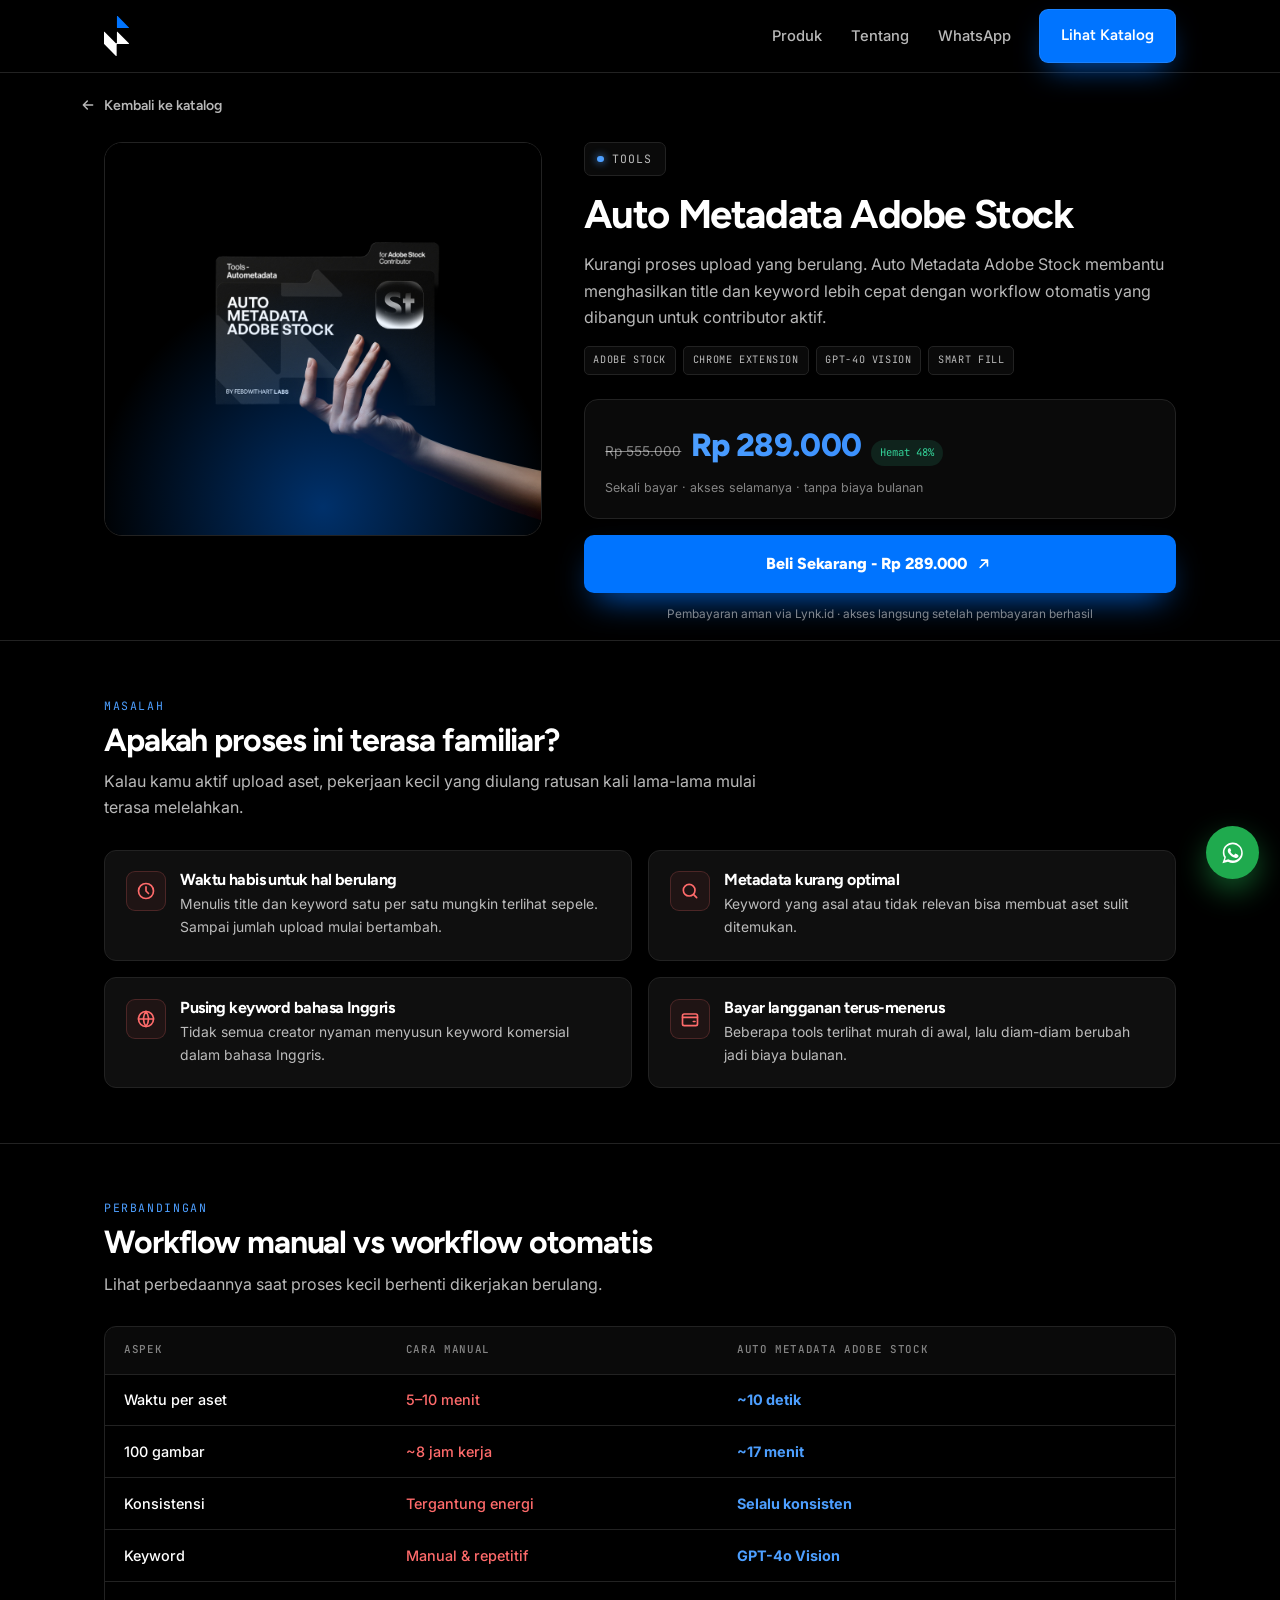
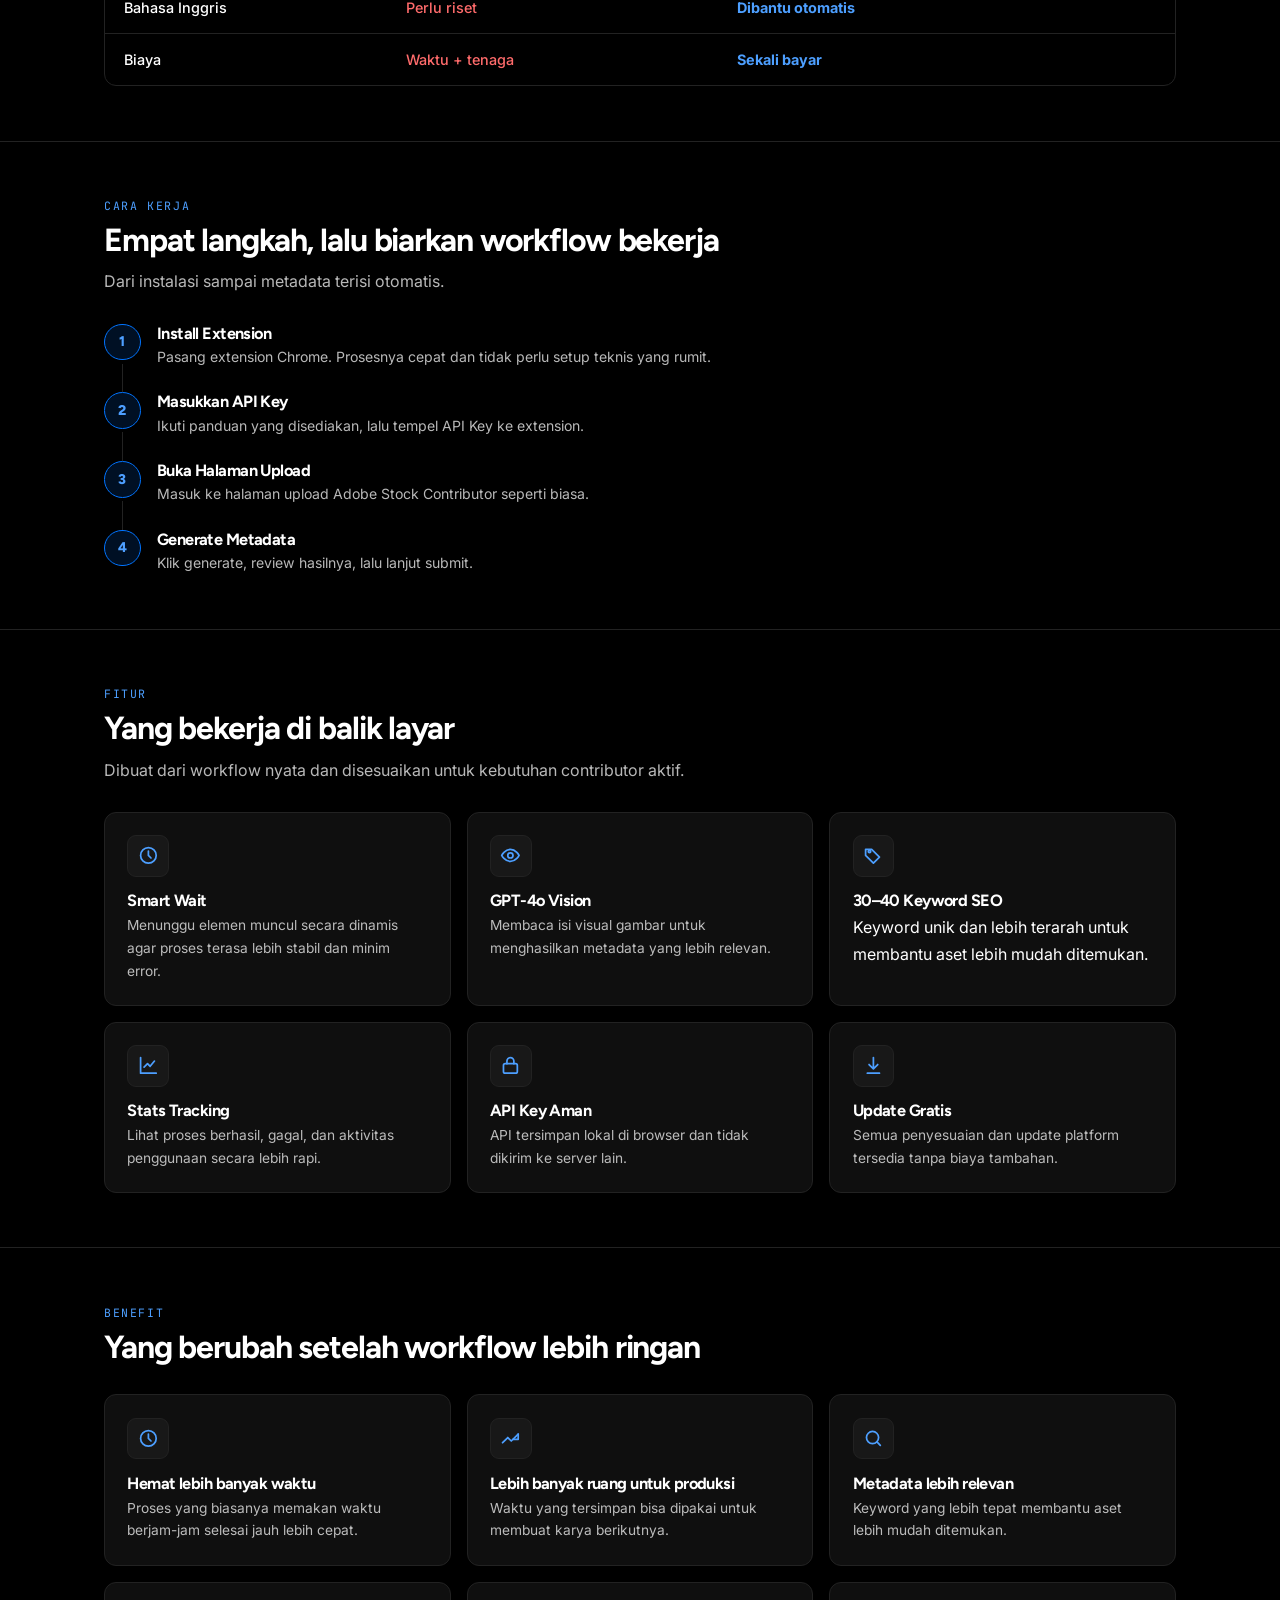
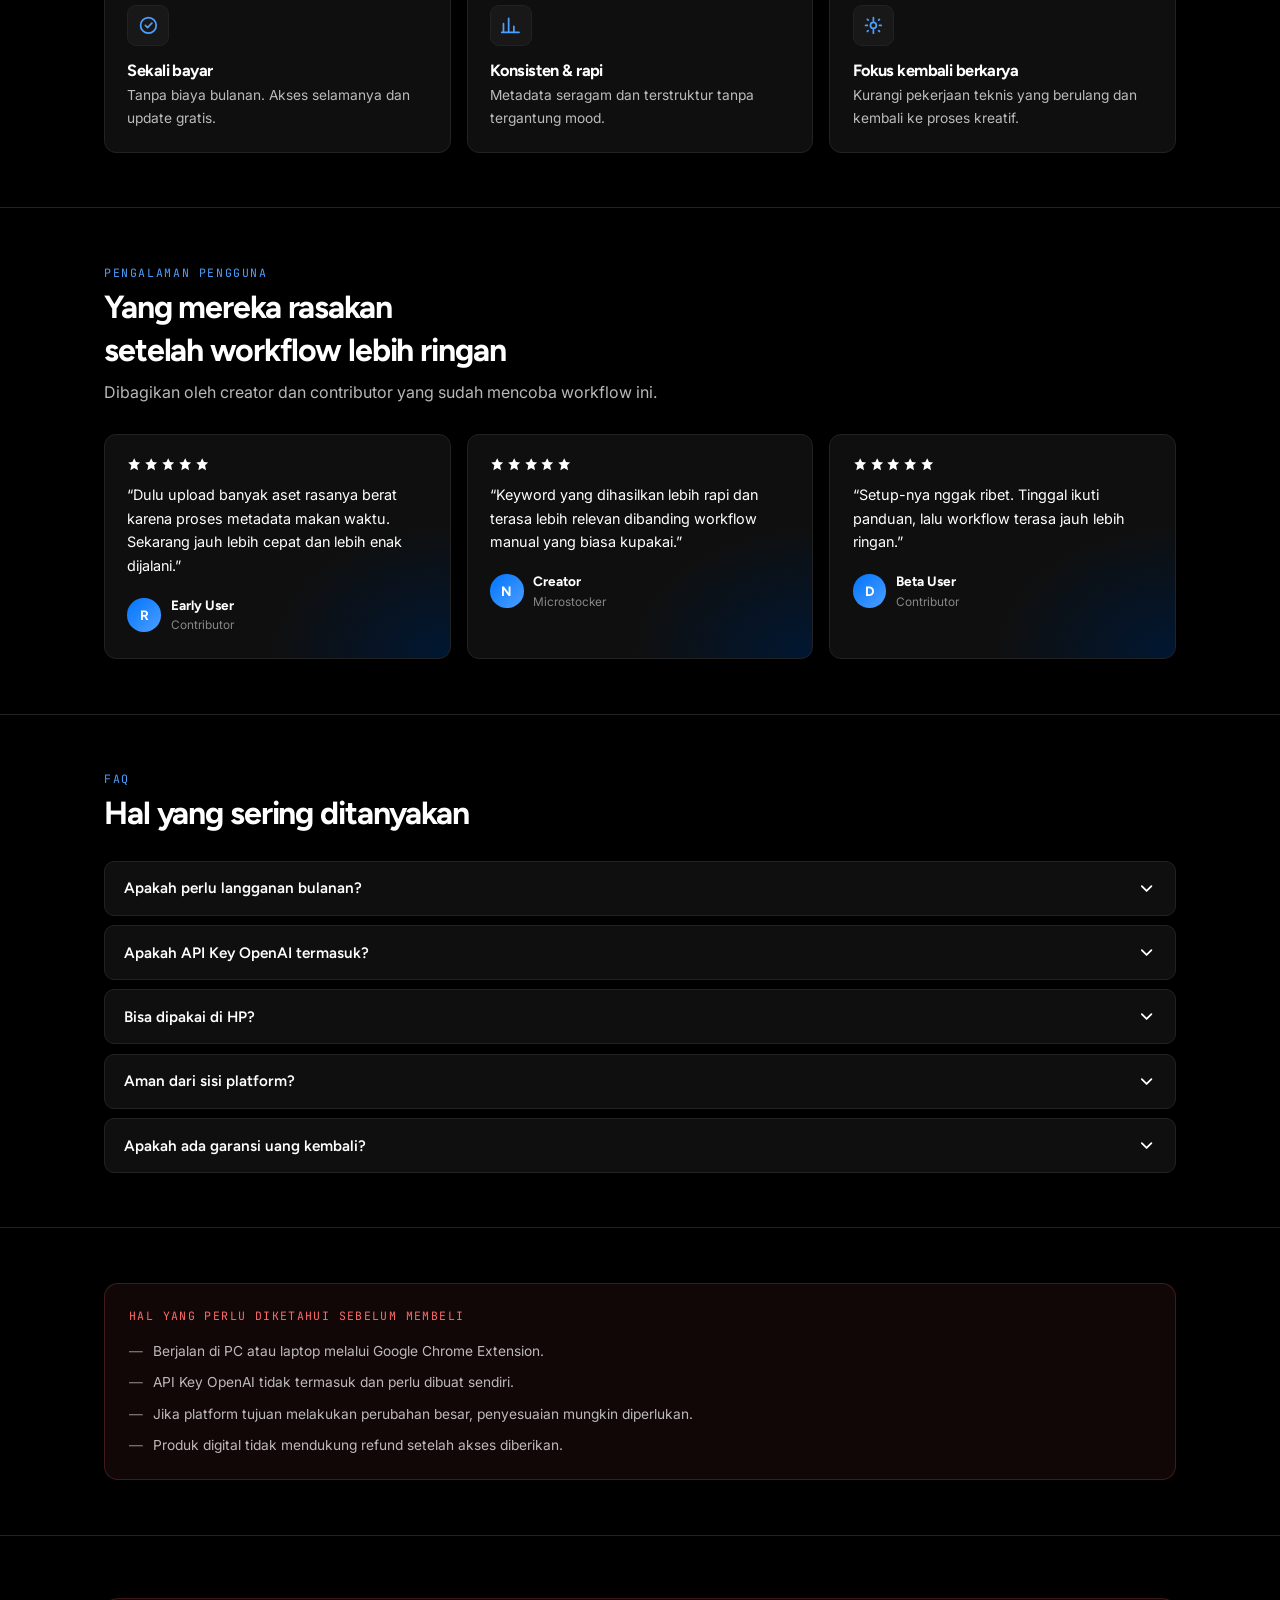
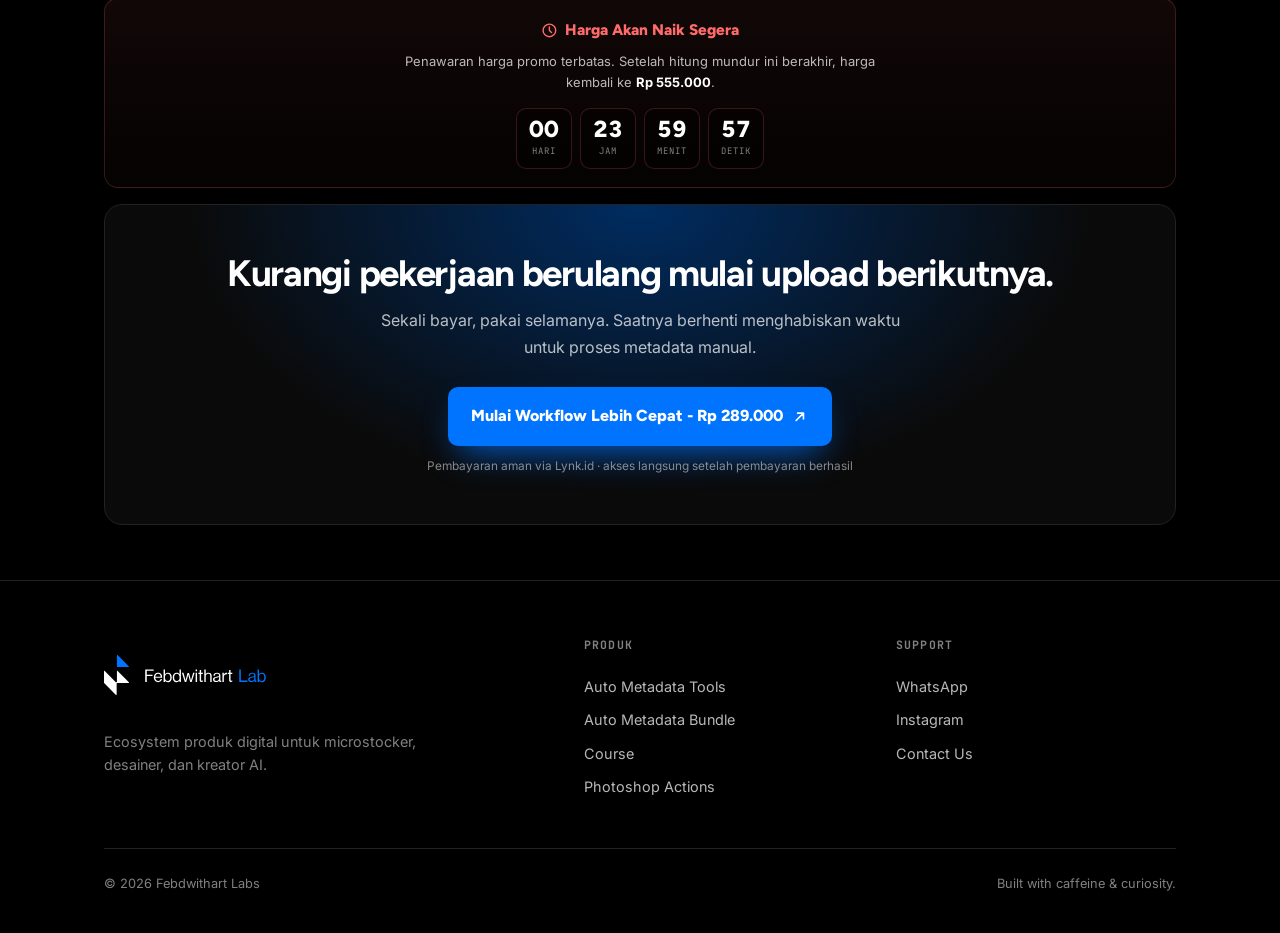
==== commit 8f15003b: "Update: pisah section Tools dan Automation" ====
--- a/products/autometadata-adobe.html
+++ b/products/autometadata-adobe.html
@@ -41,23 +41,23 @@
 
 <header class="nav" id="nav">
   <div class="wrap nav-in">
-    <a href="../index-dark.html" class="logo">
+    <a href="../index.html" class="logo">
       <img src="../images/logo-icon.svg" alt="Febdwithart" class="logo-icon" />
     </a>
     <button class="burger" id="burger" aria-label="Menu"><span></span><span></span><span></span></button>
     <div class="nav-collapse">
       <nav class="nav-links">
-        <a href="../index-dark.html#produk">Produk</a>
-        <a href="../index-dark.html#tentang">Tentang</a>
+        <a href="../index.html#produk">Produk</a>
+        <a href="../index.html#tentang">Tentang</a>
         <a href="https://wa.me/62895603681498" target="_blank" rel="noopener">WhatsApp</a>
       </nav>
-      <a href="../index-dark.html#produk" class="btn btn-primary">Lihat Katalog</a>
+      <a href="../index.html#produk" class="btn btn-primary">Lihat Katalog</a>
     </div>
   </div>
 </header>
 
 <div class="wrap det-bar">
-  <a href="../index-dark.html#tools" class="det-back">
+  <a href="../index.html#tools" class="det-back">
     <svg viewBox="0 0 24 24" fill="none" stroke="currentColor" stroke-width="2.2" stroke-linecap="round" stroke-linejoin="round"><path d="M19 12H5M11 18l-6-6 6-6"/></svg>
     Kembali ke katalog
   </a>
@@ -345,16 +345,16 @@
       </div>
       <div class="foot-col">
         <h5>Produk</h5>
-        <a href="../index-dark.html#tools">Auto Metadata Tools</a>
+        <a href="../index.html#tools">Auto Metadata Tools</a>
         <a href="bundling-automation.html">Auto Metadata Bundle</a>
-        <a href="../index-dark.html#produk">Course</a>
-        <a href="../index-dark.html#tools">Photoshop Actions</a>
+        <a href="../index.html#produk">Course</a>
+        <a href="../index.html#tools">Photoshop Actions</a>
       </div>
       <div class="foot-col">
         <h5>Support</h5>
         <a href="https://wa.me/62895603681498" target="_blank" rel="noopener">WhatsApp</a>
         <a href="https://instagram.com/febdwithartlab" target="_blank" rel="noopener">Instagram</a>
-        <a href="mailto:febdwithartlab@gmail.com">febdwithartlab@gmail.com</a>
+        <a href="mailto:febdwithartlab@Email.com">Contact Us</a>
       </div>
     </div>
     <div class="foot-bottom">
--- a/css/style.css
+++ b/css/style.css
@@ -1,6 +1,6 @@
 /* ============================================================
    FEBDWITHART LAB — Shared Design System
-   Dipakai oleh: index-dark.html + products/*.html
+   Dipakai oleh: index.html + products/*.html
    ============================================================ */
 
 /* ---------- TOKENS ---------- */
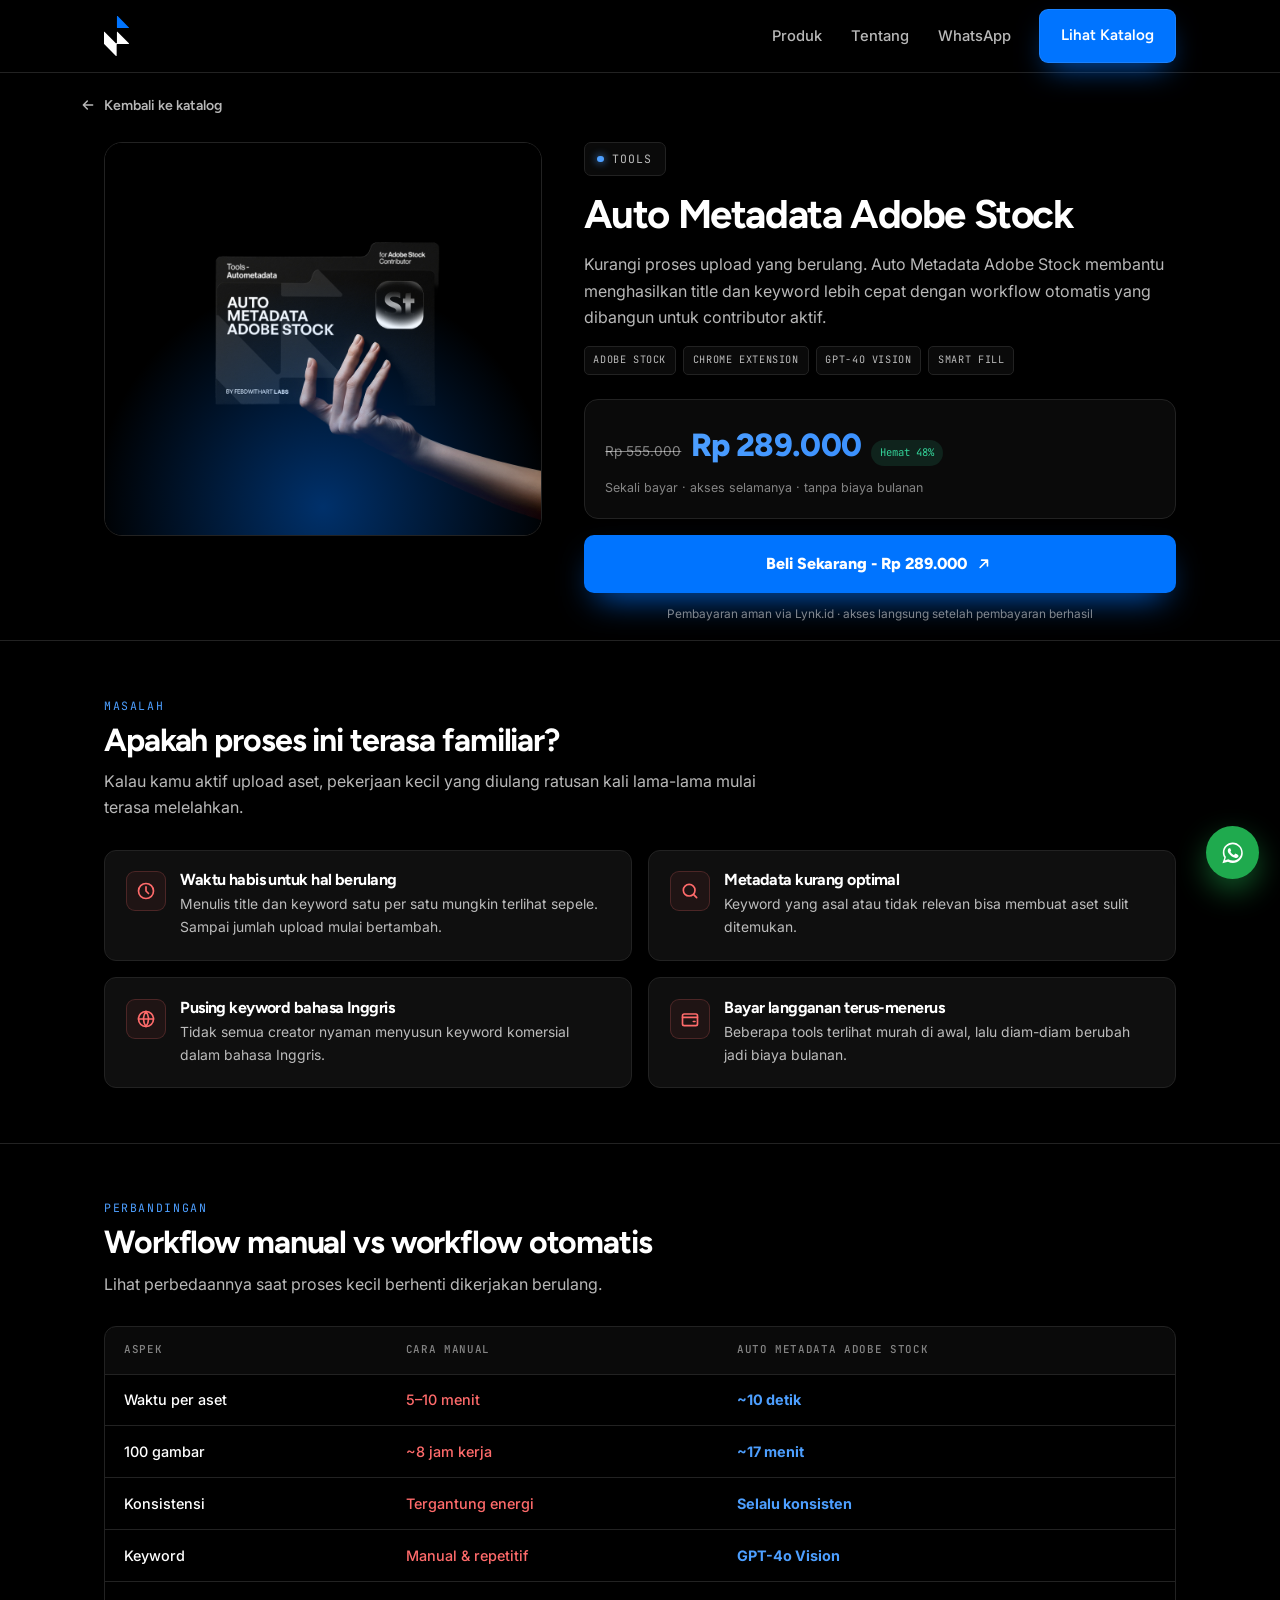
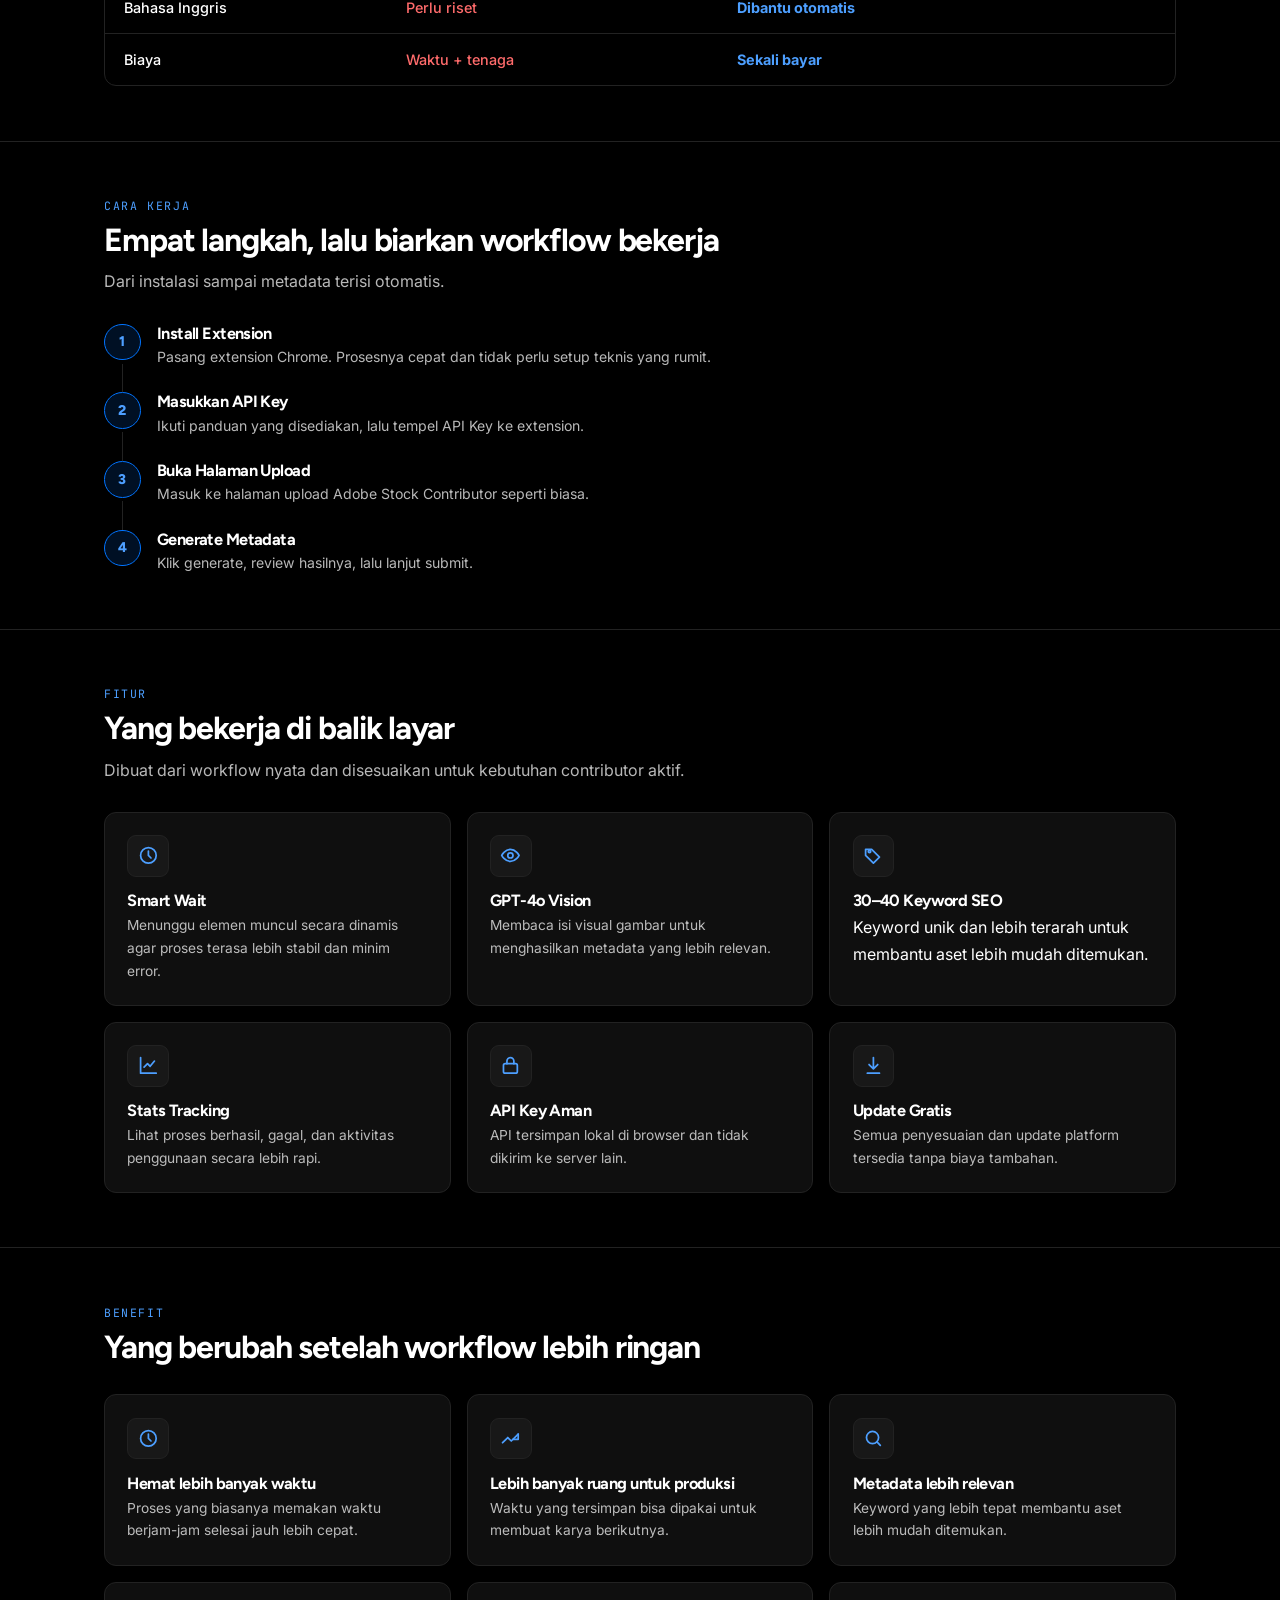
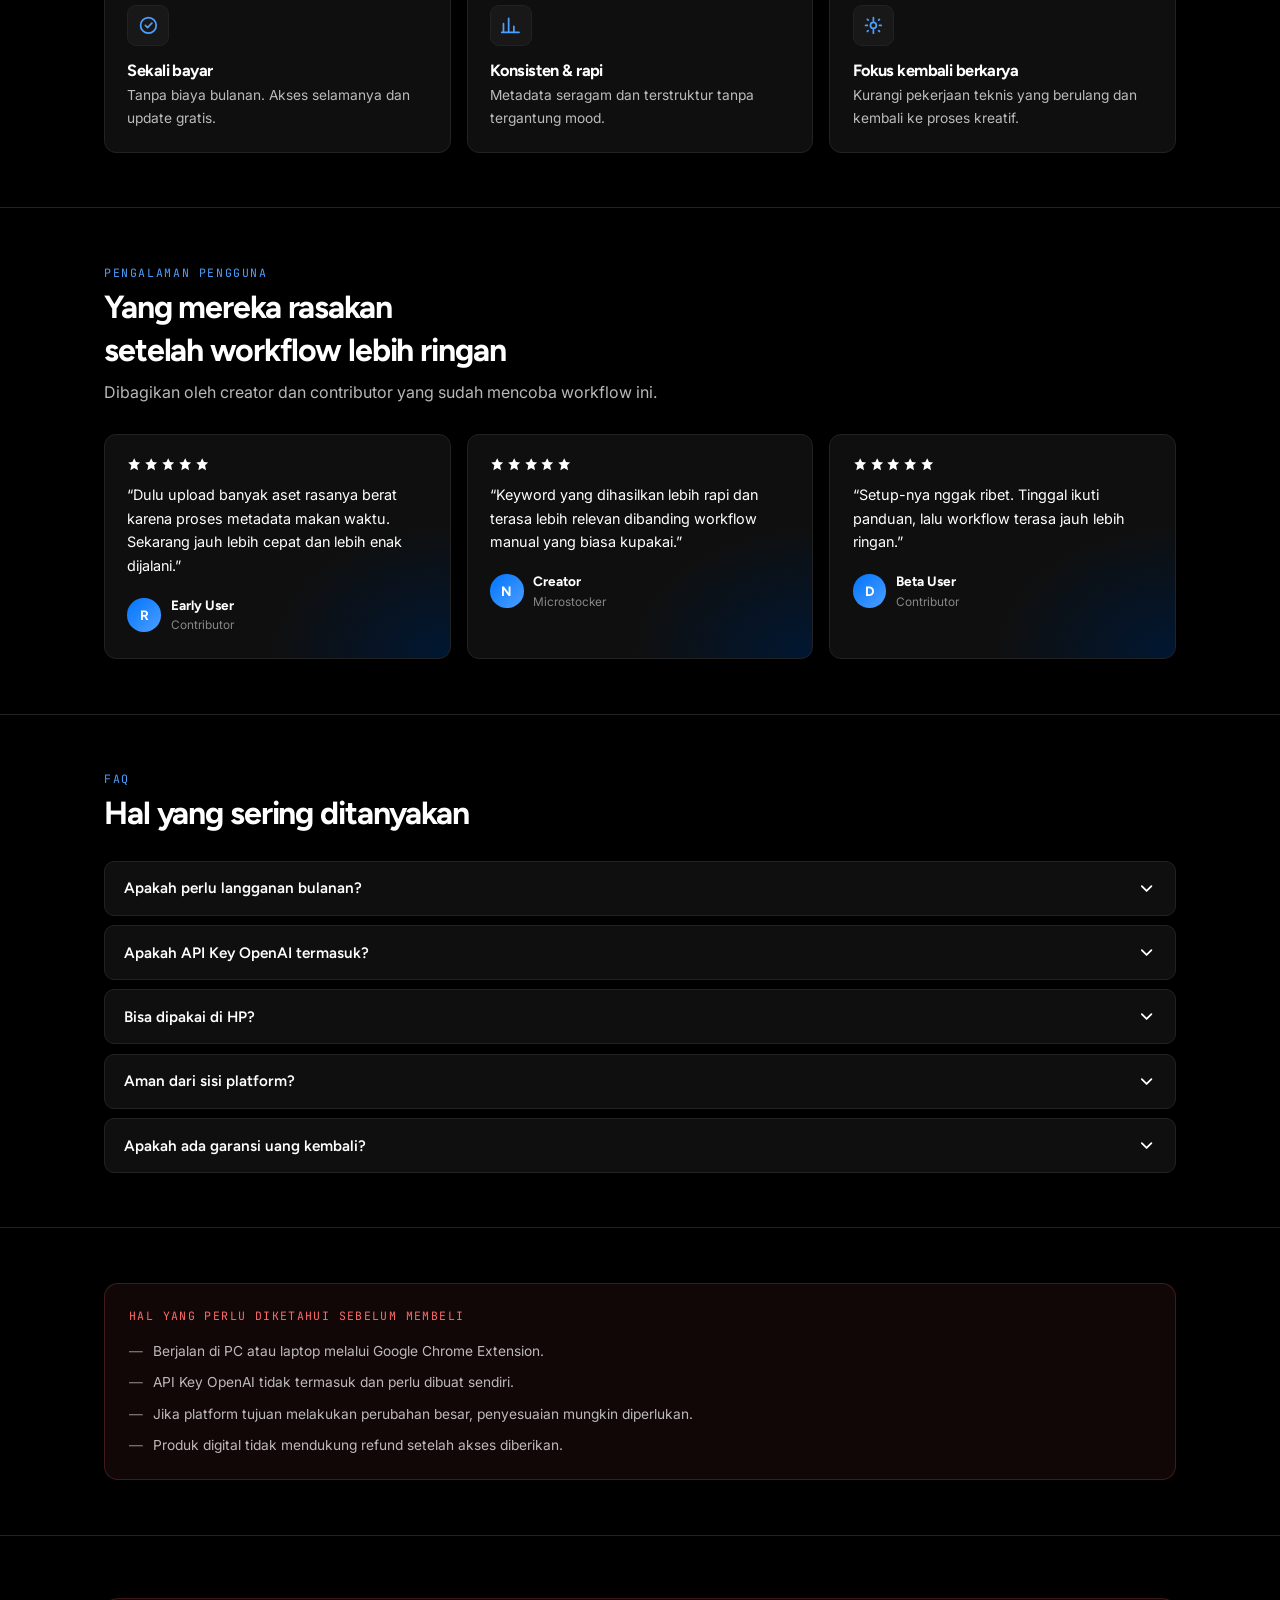
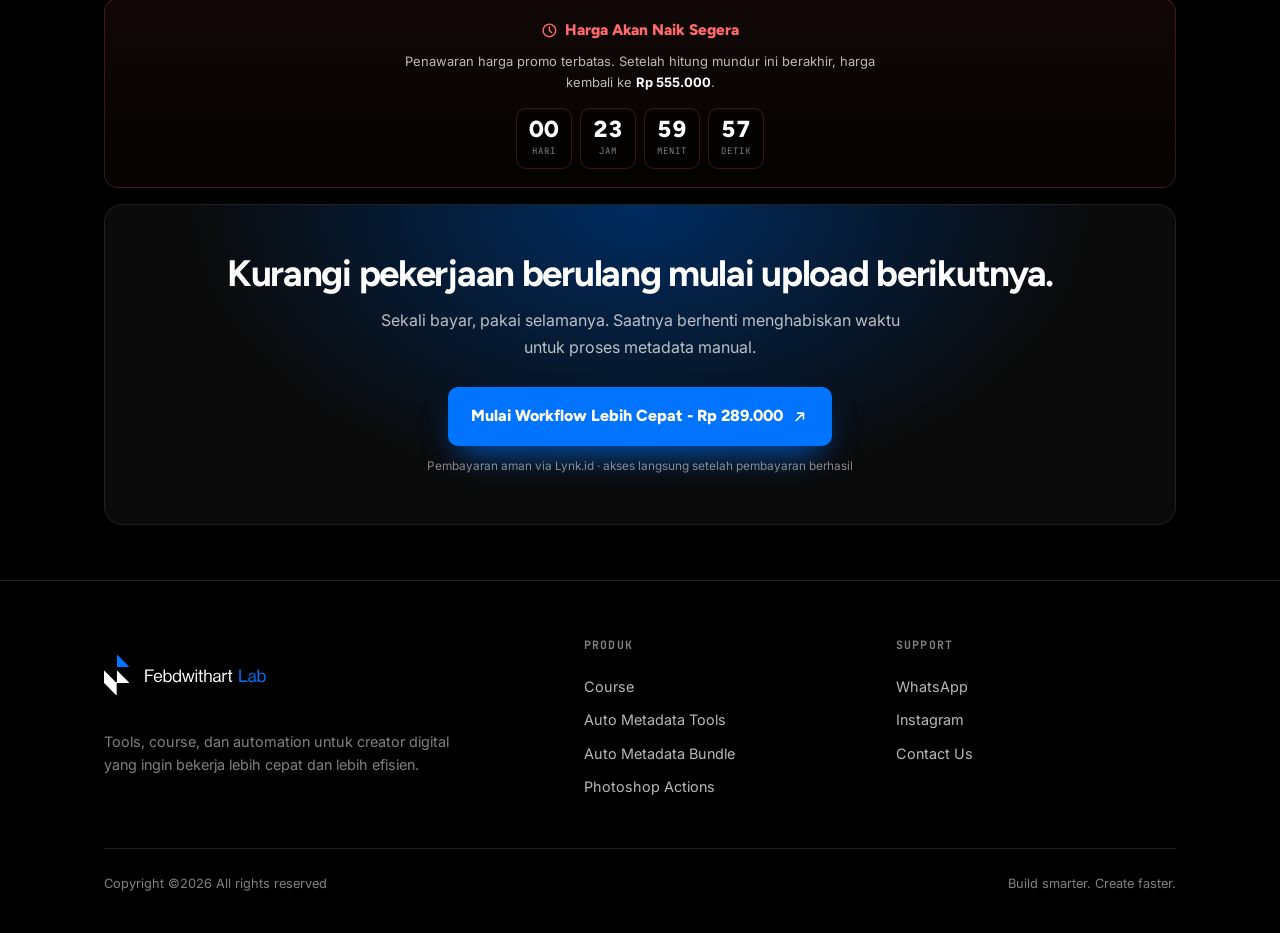
==== commit e25cd2e7: "Add files via upload" ====
--- a/products/autometadata-adobe.html
+++ b/products/autometadata-adobe.html
@@ -341,25 +341,25 @@
           <img src="../images/logo-icon.svg" alt="Febdwithart" class="logo-icon" />
           <img src="../images/logo-type.svg" alt="Febdwithart Labs" class="logo-type" />
         </span>
-        <p>Ecosystem produk digital untuk microstocker, desainer, dan kreator AI.</p>
+        <p>Tools, course, dan automation untuk creator digital yang ingin bekerja lebih cepat dan lebih efisien.</p>
       </div>
       <div class="foot-col">
         <h5>Produk</h5>
+        <a href="../index.html#produk">Course</a>
         <a href="../index.html#tools">Auto Metadata Tools</a>
         <a href="bundling-automation.html">Auto Metadata Bundle</a>
-        <a href="../index.html#produk">Course</a>
-        <a href="../index.html#tools">Photoshop Actions</a>
+        <a href="../index.html#automation">Photoshop Actions</a>
       </div>
       <div class="foot-col">
         <h5>Support</h5>
         <a href="https://wa.me/62895603681498" target="_blank" rel="noopener">WhatsApp</a>
         <a href="https://instagram.com/febdwithartlab" target="_blank" rel="noopener">Instagram</a>
-        <a href="mailto:febdwithartlab@Email.com">Contact Us</a>
+        <a href="mailto:febdwithartlab@gmail.com">Contact Us</a>
       </div>
     </div>
     <div class="foot-bottom">
-      <span>&copy; 2026 Febdwithart Labs</span>
-      <span>Built with caffeine &amp; curiosity.</span>
+      <span>Copyright &copy;2026 All rights reserved</span>
+      <span>Build smarter. Create faster.</span>
     </div>
   </div>
 </footer>
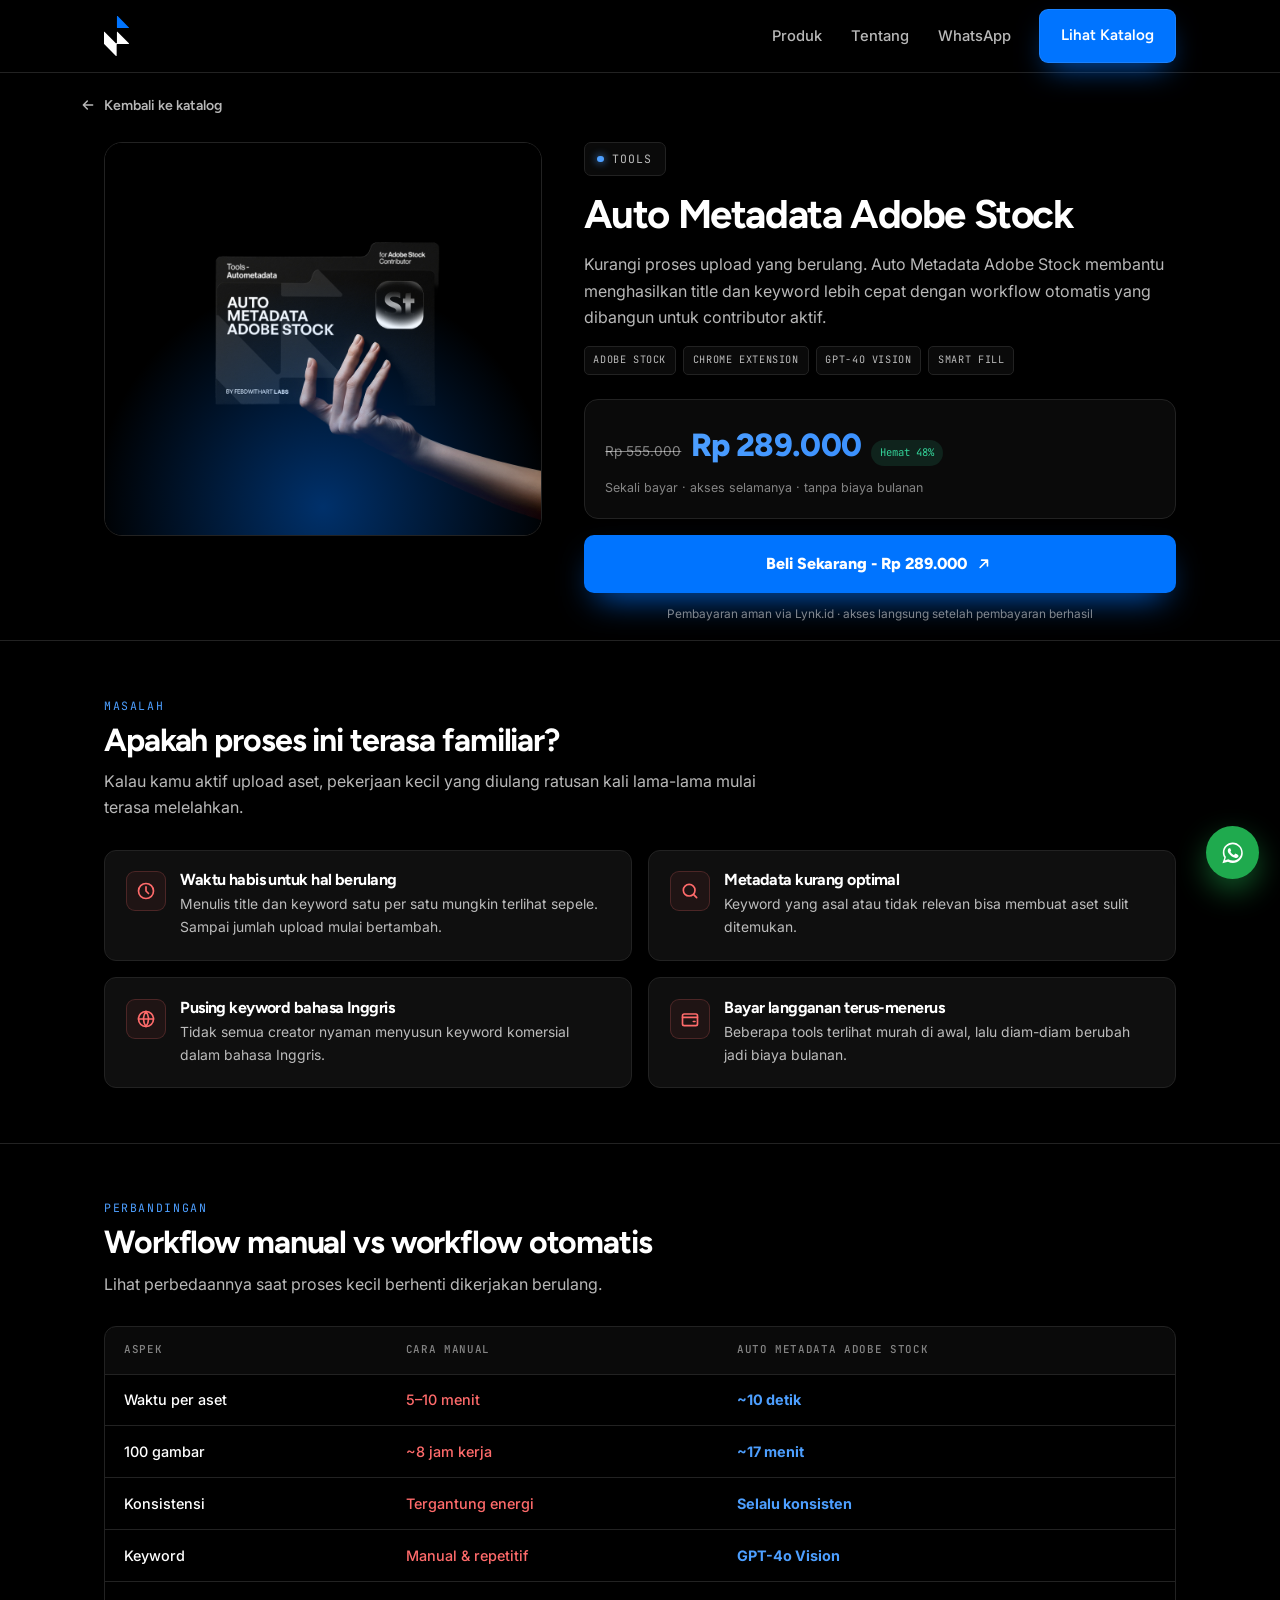
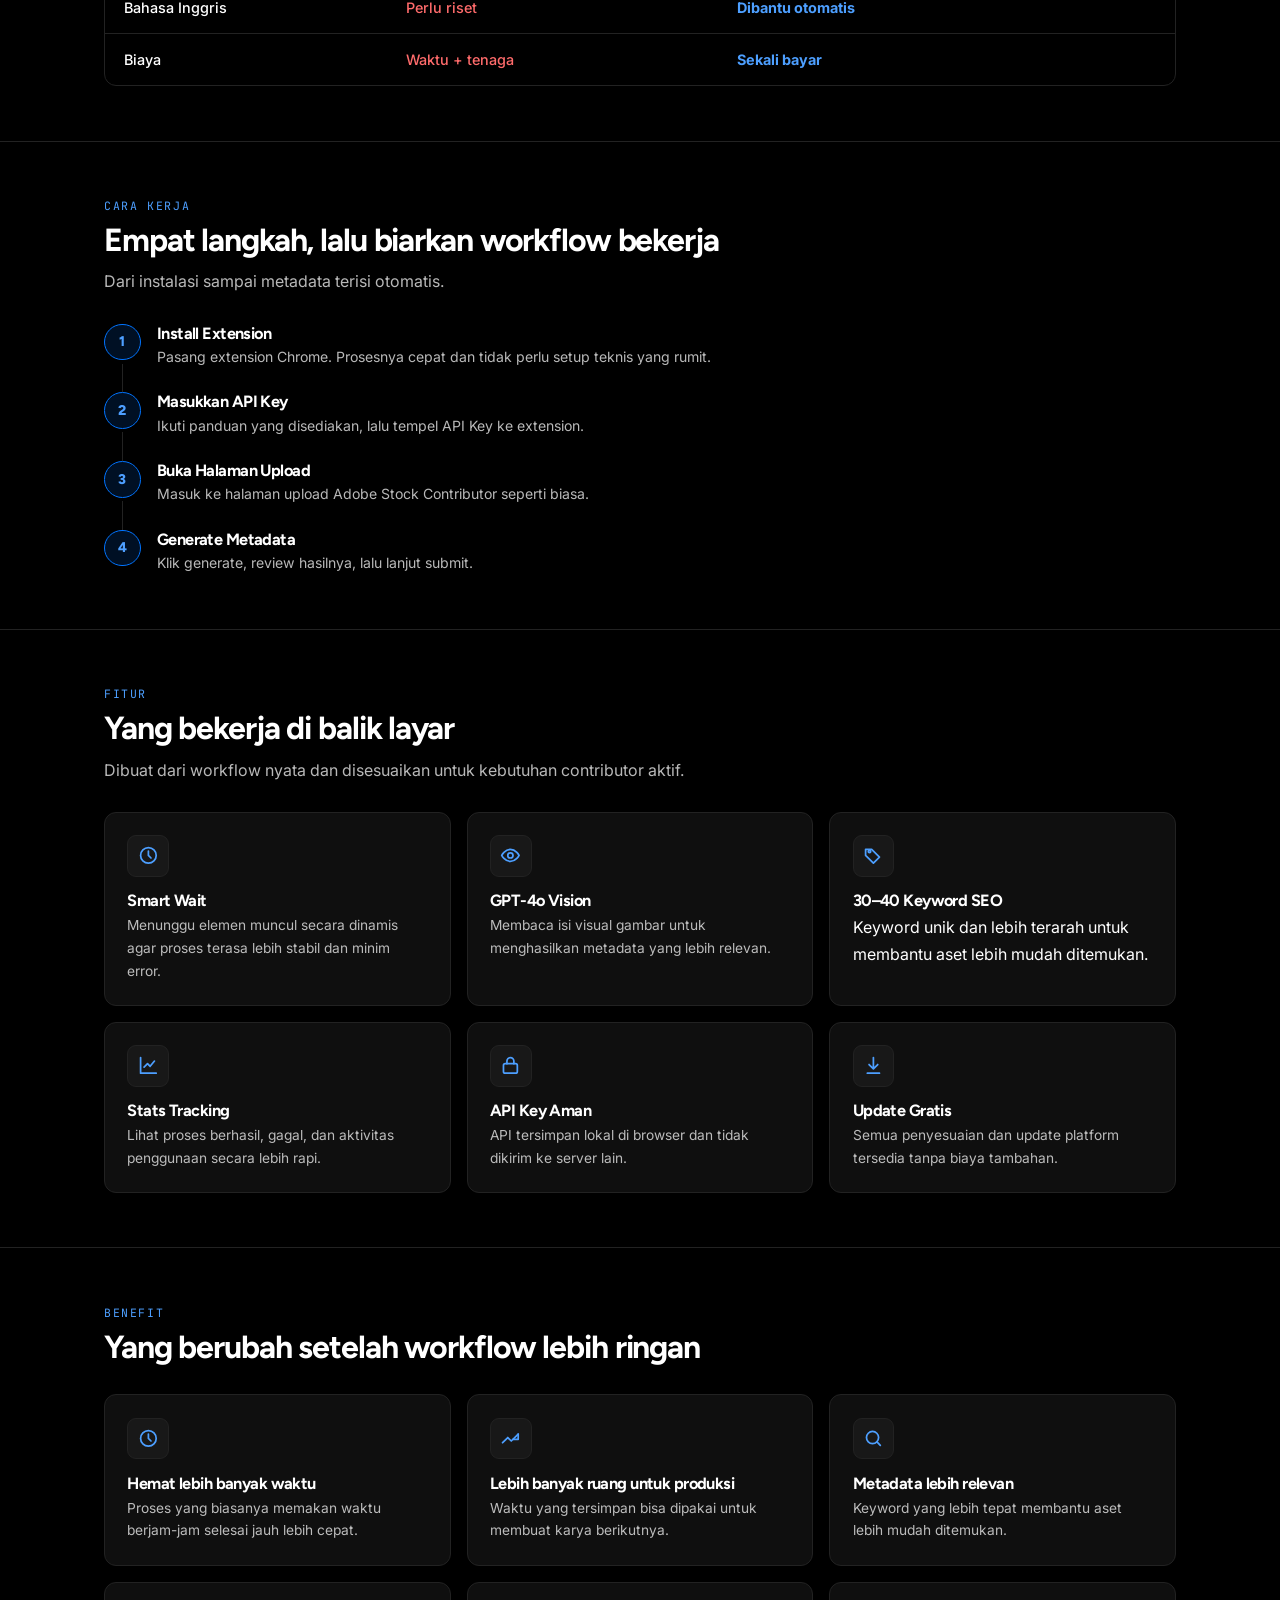
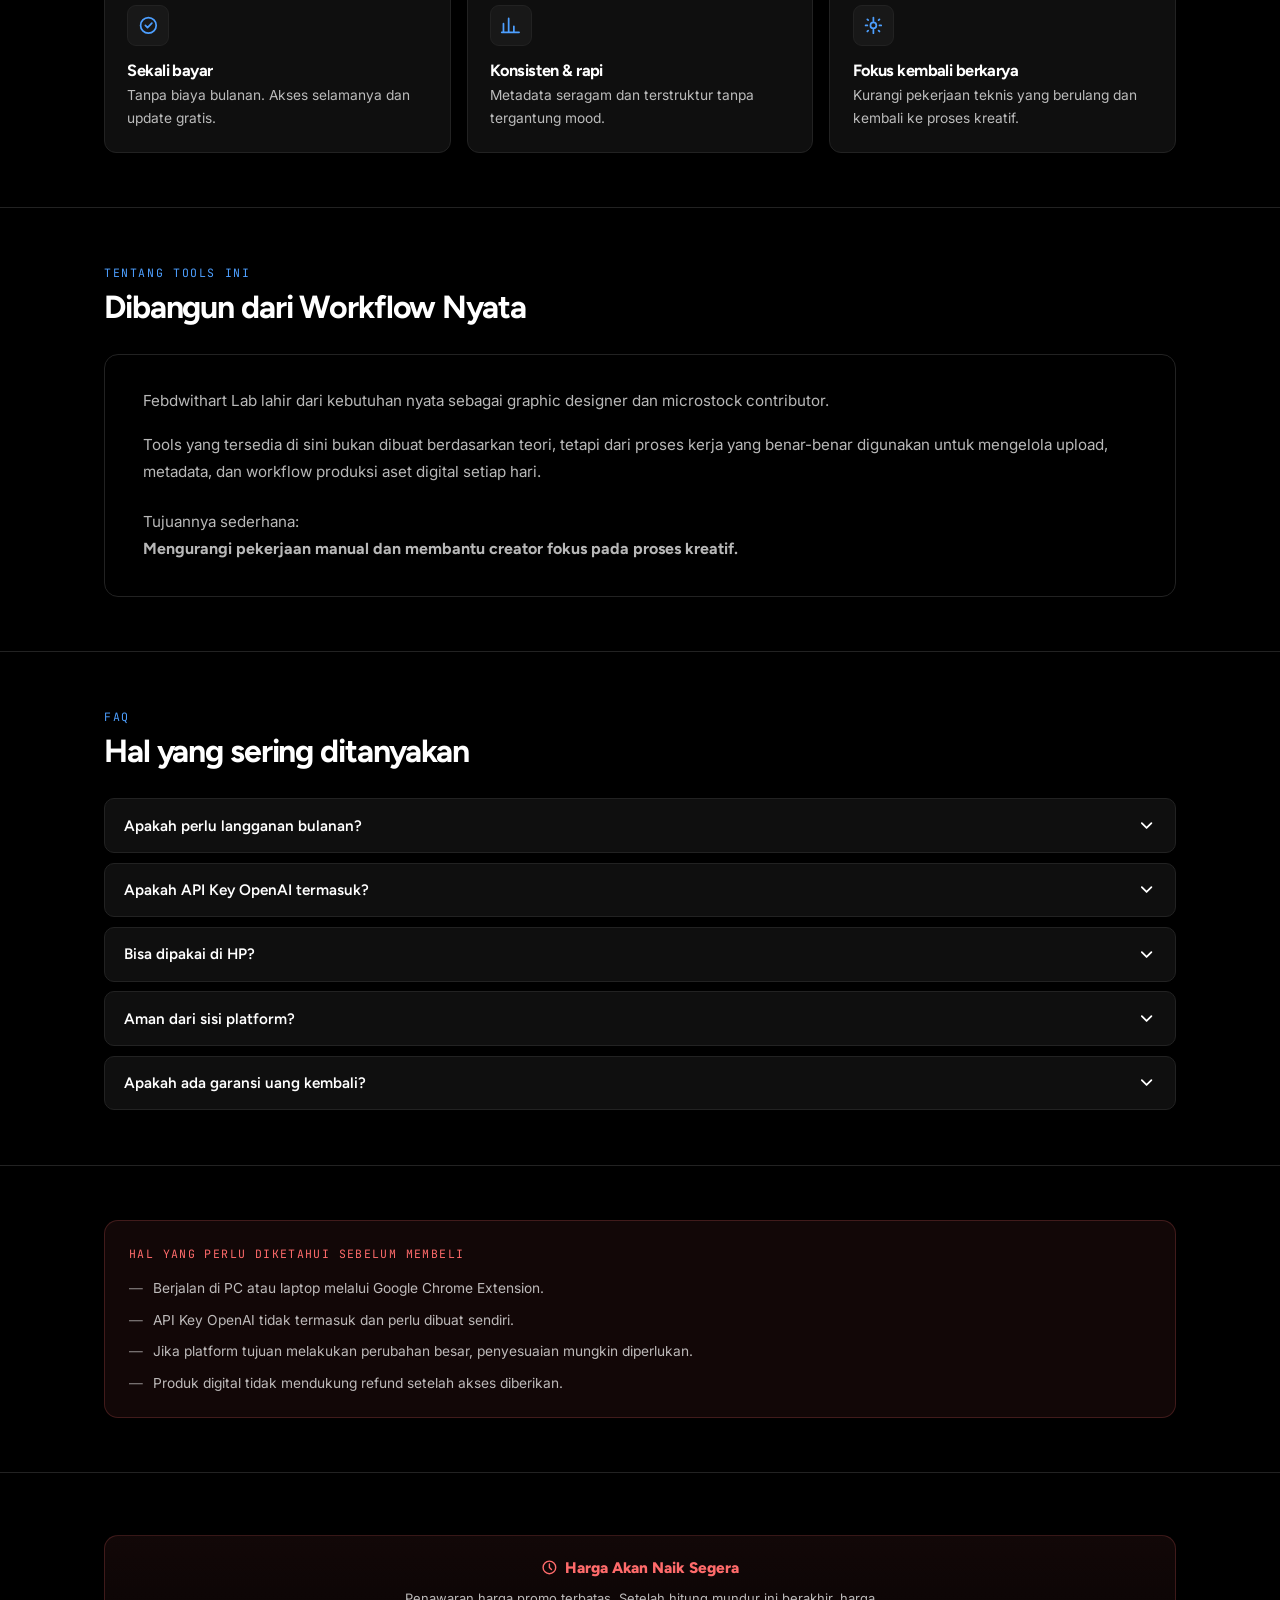
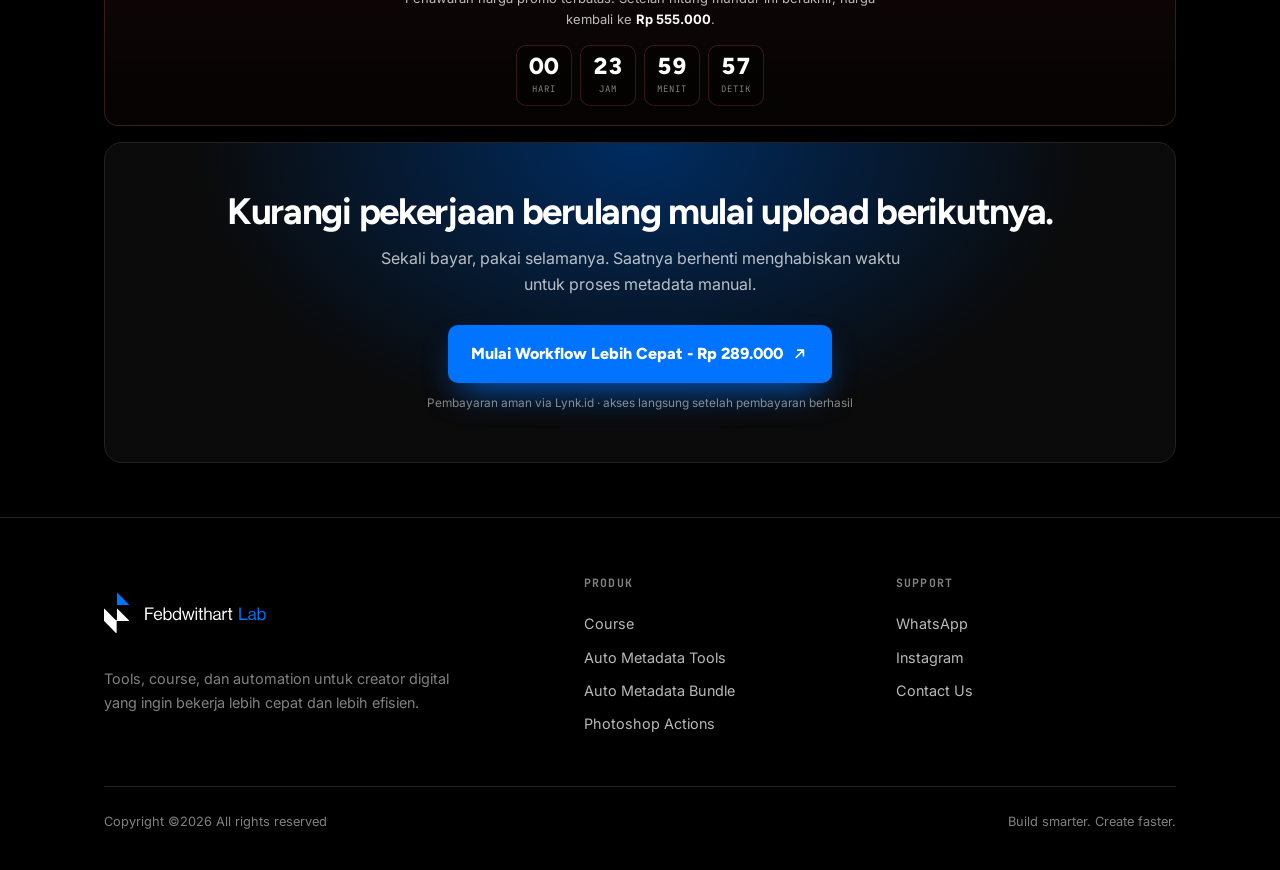
==== commit 9f71a7de: "Add files via upload" ====
--- a/products/autometadata-adobe.html
+++ b/products/autometadata-adobe.html
@@ -3,11 +3,11 @@
 <head>
 <meta charset="UTF-8" />
 <meta name="viewport" content="width=device-width, initial-scale=1.0" />
-<title>Auto Metadata Adobe Stock — Isi Metadata Ratusan Aset dalam 17 Menit | Febdwithart Labs</title>
+<title>Auto Metadata Adobe Stock — Isi Metadata Ratusan Aset dalam 17 Menit | Febdwithart Lab</title>
 <meta name="description" content="Tools Chrome Extension untuk mengisi metadata Adobe Stock secara otomatis menggunakan GPT-4o Vision. 100 gambar selesai dalam 17 menit. Sekali bayar, akses selamanya." />
 <!-- Open Graph -->
 <meta property="og:type"        content="product" />
-<meta property="og:site_name"   content="Febdwithart Labs" />
+<meta property="og:site_name"   content="Febdwithart Lab" />
 <meta property="og:url"         content="https://febdwithartlab.com/products/autometadata-adobe.html" />
 <meta property="og:title"       content="Auto Metadata Adobe Stock — Metadata 100 Gambar dalam 17 Menit" />
 <meta property="og:description" content="Extension Chrome yang mengisi title dan 30–40 keyword SEO di Adobe Stock secara otomatis. Sekali bayar, akses selamanya." />
@@ -235,27 +235,13 @@
   <section class="block">
     <div class="wrap">
       <div class="block-head reveal">
-        <div class="eb">PENGALAMAN PENGGUNA</div>
-        <h2>Yang mereka rasakan</h2>
-        <h2>setelah workflow lebih ringan</h2>
-        <p>Dibagikan oleh creator dan contributor yang sudah mencoba workflow ini.</p>
-      </div>
-      <div class="tgrid">
-        <div class="tcard reveal">
-          <div class="st"><svg viewBox="0 0 24 24"><path d="m12 2 3 6.5 7 .7-5.2 4.7L18.4 22 12 18.3 5.6 22l1.6-8.1L2 9.2l7-.7Z"/></svg><svg viewBox="0 0 24 24"><path d="m12 2 3 6.5 7 .7-5.2 4.7L18.4 22 12 18.3 5.6 22l1.6-8.1L2 9.2l7-.7Z"/></svg><svg viewBox="0 0 24 24"><path d="m12 2 3 6.5 7 .7-5.2 4.7L18.4 22 12 18.3 5.6 22l1.6-8.1L2 9.2l7-.7Z"/></svg><svg viewBox="0 0 24 24"><path d="m12 2 3 6.5 7 .7-5.2 4.7L18.4 22 12 18.3 5.6 22l1.6-8.1L2 9.2l7-.7Z"/></svg><svg viewBox="0 0 24 24"><path d="m12 2 3 6.5 7 .7-5.2 4.7L18.4 22 12 18.3 5.6 22l1.6-8.1L2 9.2l7-.7Z"/></svg></div>
-          <q>Dulu upload banyak aset rasanya berat karena proses metadata makan waktu. Sekarang jauh lebih cepat dan lebih enak dijalani.</q>
-          <div class="who"><div class="wa">R</div><div><div class="wn">Early User</div><div class="wr">Contributor</div></div></div>
-        </div>
-        <div class="tcard reveal">
-          <div class="st"><svg viewBox="0 0 24 24"><path d="m12 2 3 6.5 7 .7-5.2 4.7L18.4 22 12 18.3 5.6 22l1.6-8.1L2 9.2l7-.7Z"/></svg><svg viewBox="0 0 24 24"><path d="m12 2 3 6.5 7 .7-5.2 4.7L18.4 22 12 18.3 5.6 22l1.6-8.1L2 9.2l7-.7Z"/></svg><svg viewBox="0 0 24 24"><path d="m12 2 3 6.5 7 .7-5.2 4.7L18.4 22 12 18.3 5.6 22l1.6-8.1L2 9.2l7-.7Z"/></svg><svg viewBox="0 0 24 24"><path d="m12 2 3 6.5 7 .7-5.2 4.7L18.4 22 12 18.3 5.6 22l1.6-8.1L2 9.2l7-.7Z"/></svg><svg viewBox="0 0 24 24"><path d="m12 2 3 6.5 7 .7-5.2 4.7L18.4 22 12 18.3 5.6 22l1.6-8.1L2 9.2l7-.7Z"/></svg></div>
-          <q>Keyword yang dihasilkan lebih rapi dan terasa lebih relevan dibanding workflow manual yang biasa kupakai.</q>
-          <div class="who"><div class="wa">N</div><div><div class="wn">Creator</div><div class="wr">Microstocker</div></div></div>
-        </div>
-        <div class="tcard reveal">
-          <div class="st"><svg viewBox="0 0 24 24"><path d="m12 2 3 6.5 7 .7-5.2 4.7L18.4 22 12 18.3 5.6 22l1.6-8.1L2 9.2l7-.7Z"/></svg><svg viewBox="0 0 24 24"><path d="m12 2 3 6.5 7 .7-5.2 4.7L18.4 22 12 18.3 5.6 22l1.6-8.1L2 9.2l7-.7Z"/></svg><svg viewBox="0 0 24 24"><path d="m12 2 3 6.5 7 .7-5.2 4.7L18.4 22 12 18.3 5.6 22l1.6-8.1L2 9.2l7-.7Z"/></svg><svg viewBox="0 0 24 24"><path d="m12 2 3 6.5 7 .7-5.2 4.7L18.4 22 12 18.3 5.6 22l1.6-8.1L2 9.2l7-.7Z"/></svg><svg viewBox="0 0 24 24"><path d="m12 2 3 6.5 7 .7-5.2 4.7L18.4 22 12 18.3 5.6 22l1.6-8.1L2 9.2l7-.7Z"/></svg></div>
-          <q>Setup-nya nggak ribet. Tinggal ikuti panduan, lalu workflow terasa jauh lebih ringan.</q>
-          <div class="who"><div class="wa">D</div><div><div class="wn">Beta User</div><div class="wr">Contributor</div></div></div>
-        </div>
+        <div class="eb">Tentang Tools Ini</div>
+        <h2>Dibangun dari Workflow Nyata</h2>
+      </div>
+      <div class="origin-box reveal">
+        <p>Febdwithart Lab lahir dari kebutuhan nyata sebagai graphic designer dan microstock contributor.</p>
+        <p>Tools yang tersedia di sini bukan dibuat berdasarkan teori, tetapi dari proses kerja yang benar-benar digunakan untuk mengelola upload, metadata, dan workflow produksi aset digital setiap hari.</p>
+        <p class="origin-goal">Tujuannya sederhana:<br><strong>Mengurangi pekerjaan manual dan membantu creator fokus pada proses kreatif.</strong></p>
       </div>
     </div>
   </section>
@@ -339,7 +325,7 @@
       <div class="foot-brand">
         <span class="logo">
           <img src="../images/logo-icon.svg" alt="Febdwithart" class="logo-icon" />
-          <img src="../images/logo-type.svg" alt="Febdwithart Labs" class="logo-type" />
+          <img src="../images/logo-type.svg" alt="Febdwithart Lab" class="logo-type" />
         </span>
         <p>Tools, course, dan automation untuk creator digital yang ingin bekerja lebih cepat dan lebih efisien.</p>
       </div>
--- a/css/style.css
+++ b/css/style.css
@@ -420,6 +420,13 @@
 .notes ul{list-style:none;display:flex;flex-direction:column;gap:.55rem;}
 .notes li{font-size:.86rem;color:var(--t-2);display:flex;gap:.6rem;}
 .notes li::before{content:"—";color:var(--t-3);flex:none;}
+
+/* origin story */
+.origin-box{border:1px solid var(--line);border-radius:14px;padding:2rem 2.4rem;}
+.origin-box p{font-size:.95rem;color:var(--t-2);line-height:1.8;margin-bottom:1rem;}
+.origin-box p:last-child{margin-bottom:0;}
+.origin-goal{margin-top:1.4rem!important;}
+.origin-goal strong{color:var(--t-1);font-family:'Figtree';font-weight:700;font-size:1rem;}
 
 /* detail CTA */
 .det-cta{
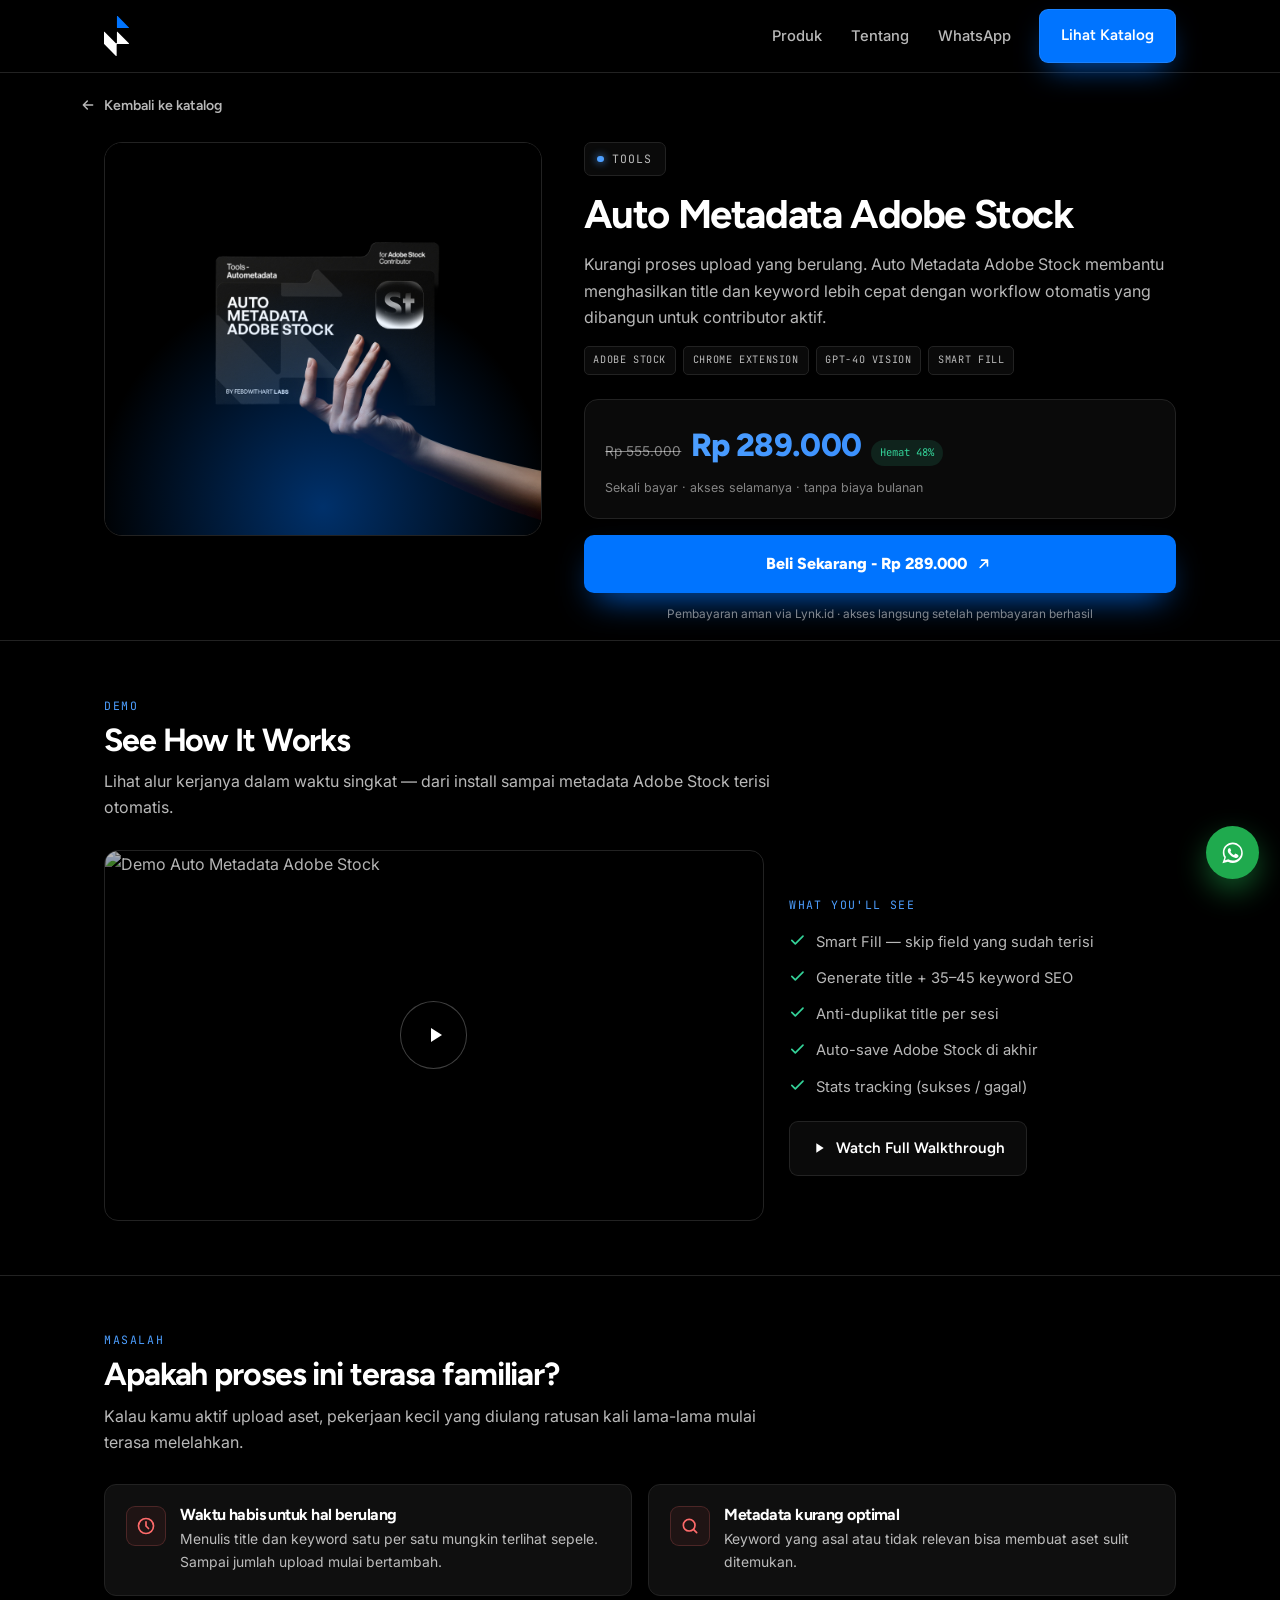
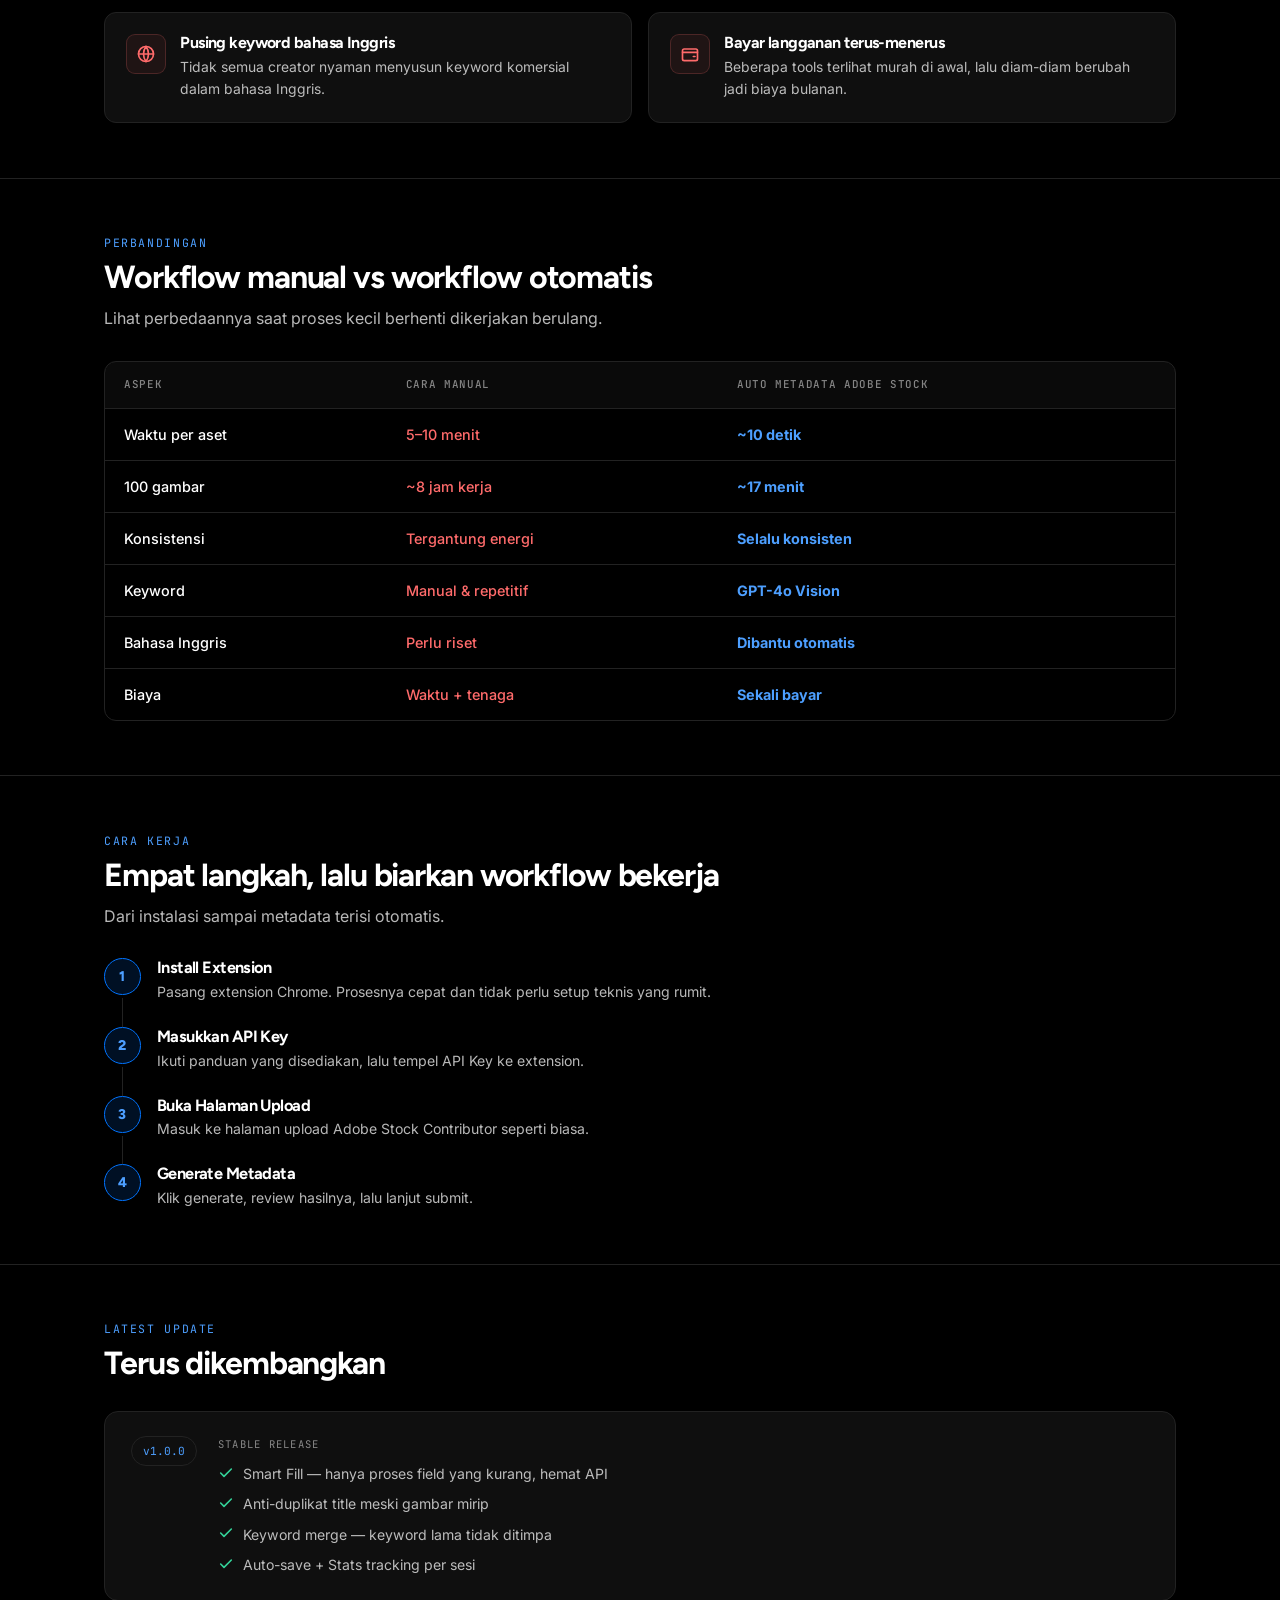
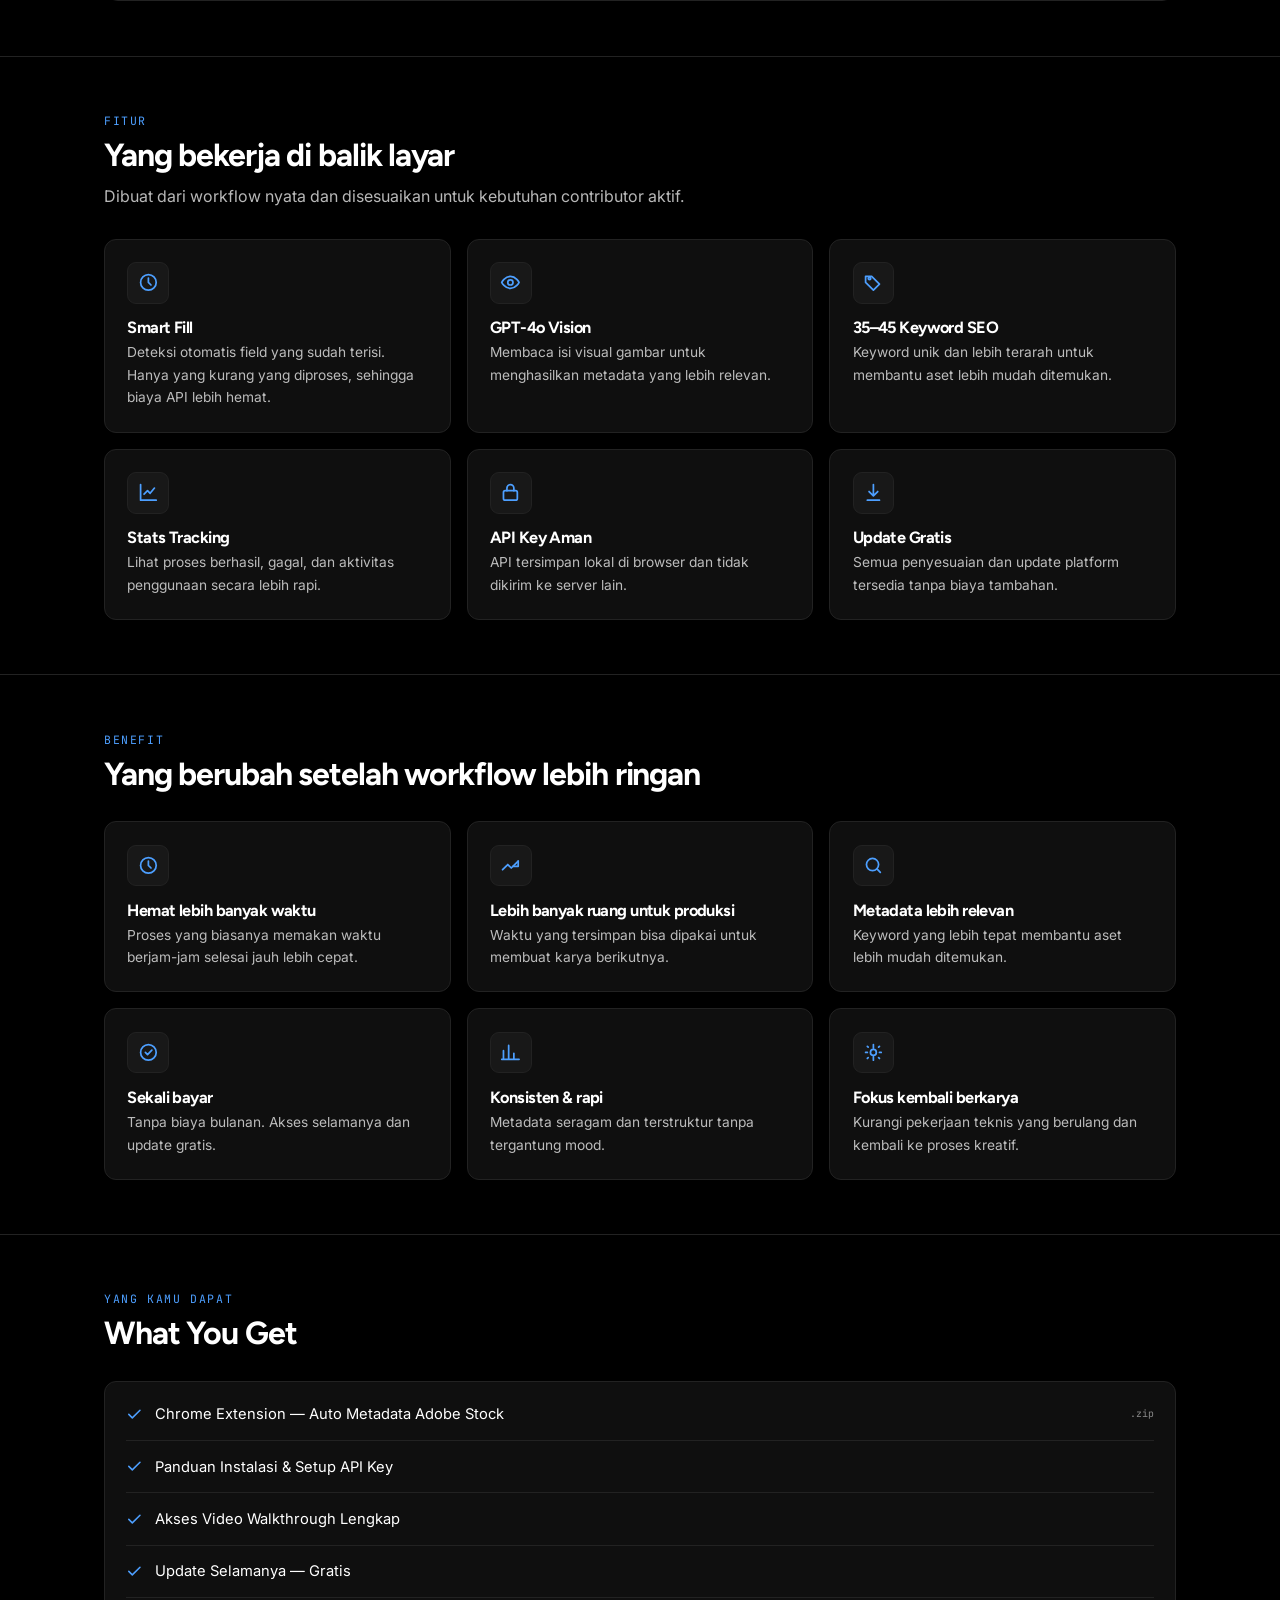
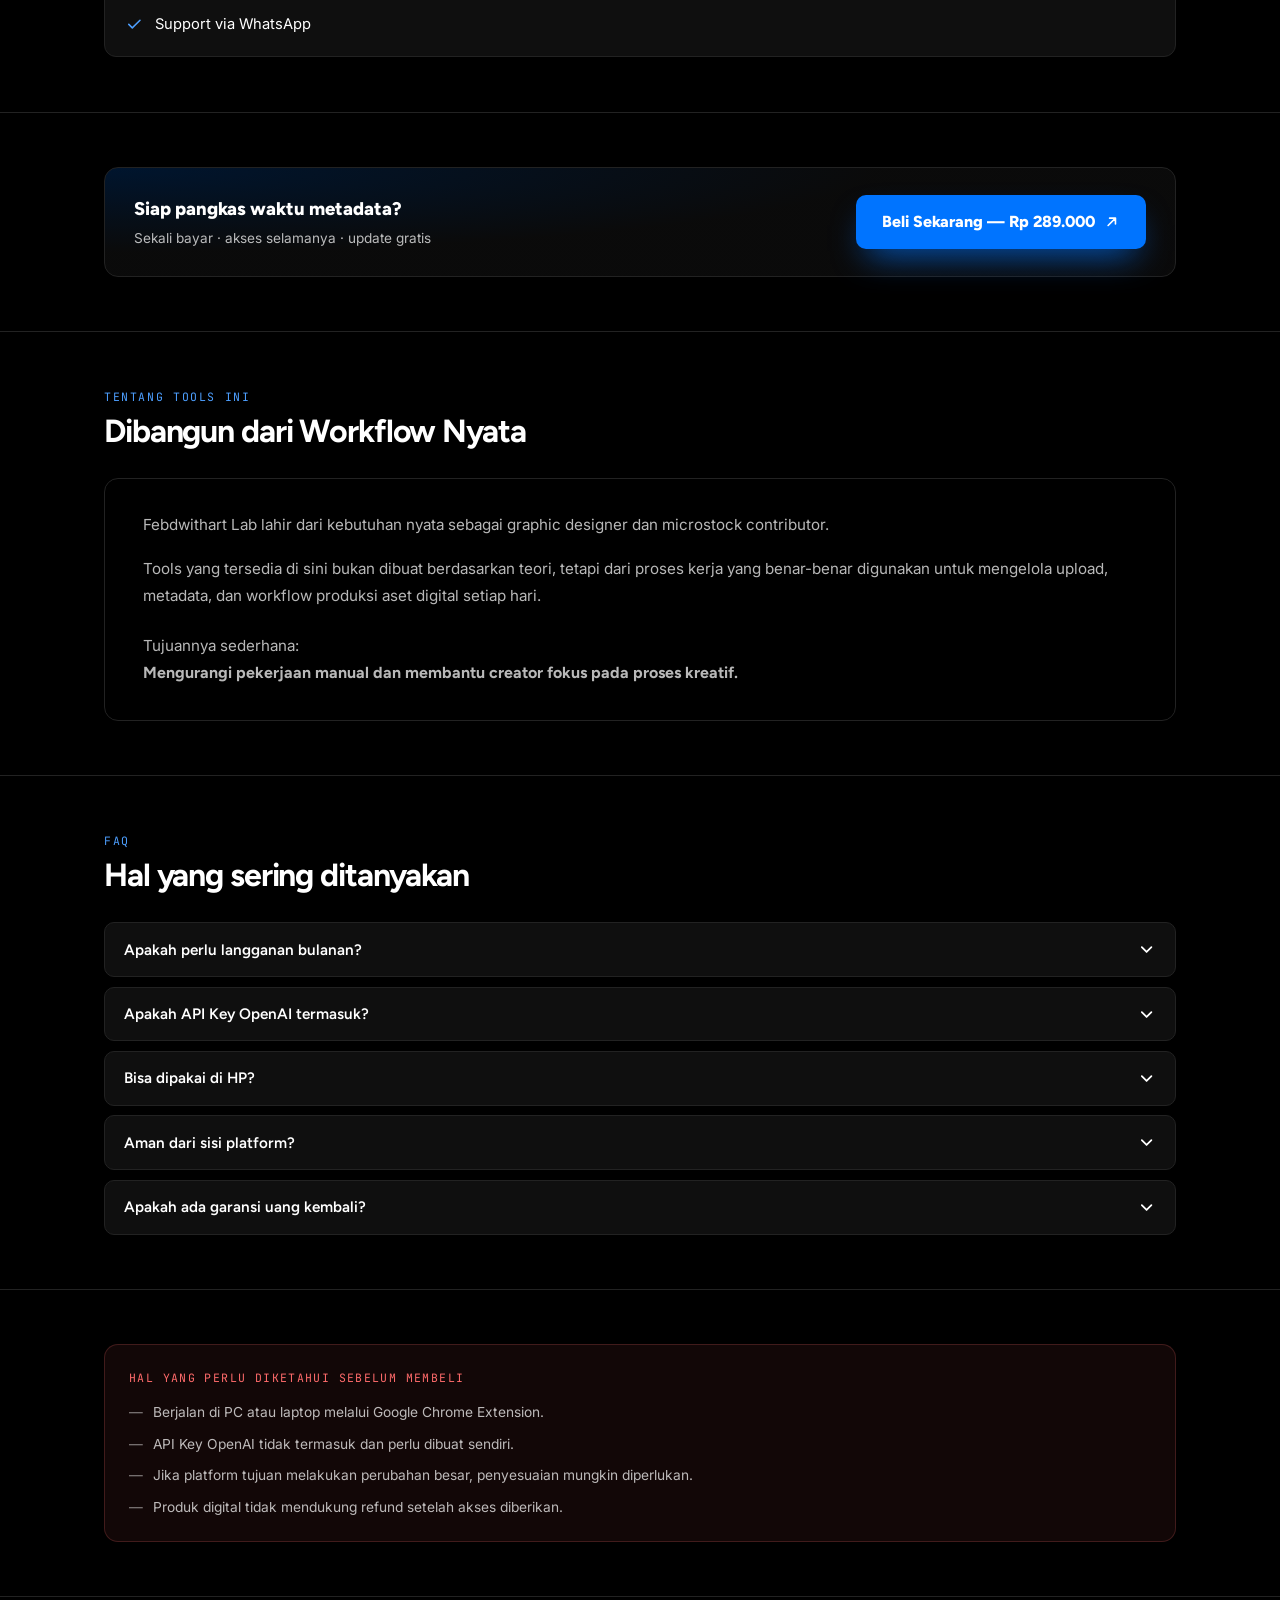
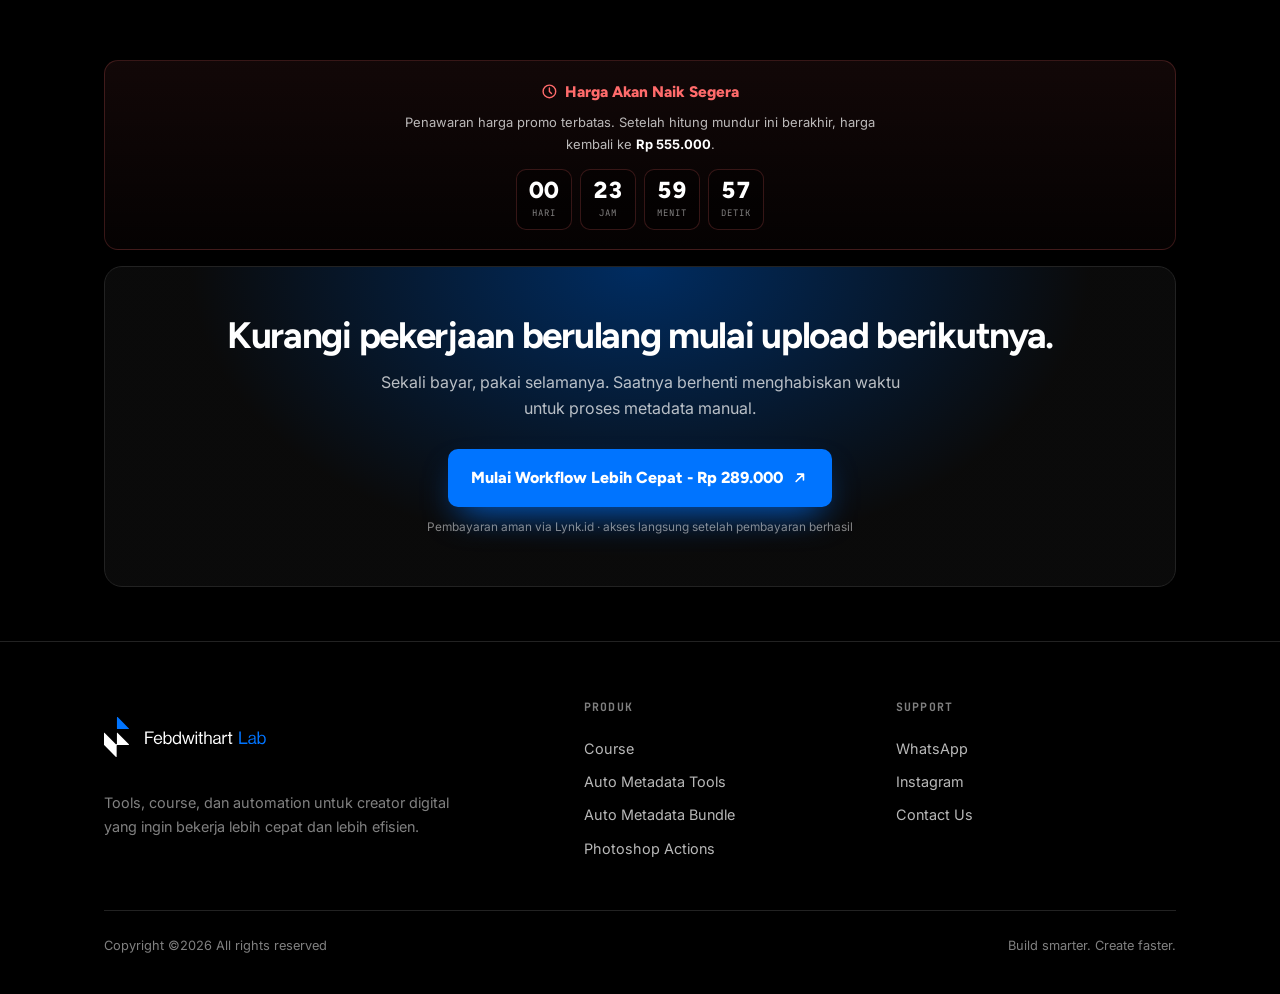
==== commit b694b651: "Add files via upload" ====
--- a/products/autometadata-adobe.html
+++ b/products/autometadata-adobe.html
@@ -94,6 +94,37 @@
     </div>
   </div>
 
+  <!-- ===== VIDEO DEMO ===== -->
+  <section class="block">
+    <div class="wrap">
+      <div class="block-head reveal">
+        <div class="eb">Demo</div>
+        <h2>See How It Works</h2>
+        <p>Lihat alur kerjanya dalam waktu singkat — dari install sampai metadata Adobe Stock terisi otomatis.</p>
+      </div>
+      <div class="video-demo reveal">
+        <div class="yt-facade" data-yt="1dUYuOjpzIQ">
+          <img src="https://i.ytimg.com/vi/1dUYuOjpzIQ/maxresdefault.jpg" onerror="this.onerror=null;this.src='https://i.ytimg.com/vi/1dUYuOjpzIQ/hqdefault.jpg';" alt="Demo Auto Metadata Adobe Stock" loading="lazy" />
+          <div class="yt-play"><span><svg viewBox="0 0 24 24"><path d="M8 5v14l11-7z"/></svg></span></div>
+        </div>
+        <div class="vd-aside">
+          <div class="ws-title">What You'll See</div>
+          <ul class="what-see">
+            <li><svg viewBox="0 0 24 24" fill="none" stroke="currentColor" stroke-width="2.4" stroke-linecap="round" stroke-linejoin="round"><path d="M20 6 9 17l-5-5"/></svg>Smart Fill &mdash; skip field yang sudah terisi</li>
+            <li><svg viewBox="0 0 24 24" fill="none" stroke="currentColor" stroke-width="2.4" stroke-linecap="round" stroke-linejoin="round"><path d="M20 6 9 17l-5-5"/></svg>Generate title + 35&ndash;45 keyword SEO</li>
+            <li><svg viewBox="0 0 24 24" fill="none" stroke="currentColor" stroke-width="2.4" stroke-linecap="round" stroke-linejoin="round"><path d="M20 6 9 17l-5-5"/></svg>Anti-duplikat title per sesi</li>
+            <li><svg viewBox="0 0 24 24" fill="none" stroke="currentColor" stroke-width="2.4" stroke-linecap="round" stroke-linejoin="round"><path d="M20 6 9 17l-5-5"/></svg>Auto-save Adobe Stock di akhir</li>
+            <li><svg viewBox="0 0 24 24" fill="none" stroke="currentColor" stroke-width="2.4" stroke-linecap="round" stroke-linejoin="round"><path d="M20 6 9 17l-5-5"/></svg>Stats tracking (sukses / gagal)</li>
+          </ul>
+          <a class="btn btn-ghost vd-watch" href="https://youtu.be/sTf30zc6Ik4" target="_blank" rel="noopener">
+            <svg viewBox="0 0 24 24" fill="currentColor"><path d="M8 5v14l11-7z"/></svg>
+            Watch Full Walkthrough
+          </a>
+        </div>
+      </div>
+    </div>
+  </section>
+
   <section class="block">
     <div class="wrap">
       <div class="block-head reveal">
@@ -161,6 +192,28 @@
     </div>
   </section>
 
+  <!-- ===== LATEST UPDATE ===== -->
+  <section class="block">
+    <div class="wrap">
+      <div class="block-head reveal">
+        <div class="eb">Latest Update</div>
+        <h2>Terus dikembangkan</h2>
+      </div>
+      <div class="update-card reveal"><!-- update versi &amp; poin saat rilis update berikutnya -->
+        <span class="uc-ver">v1.0.0</span>
+        <div class="uc-body">
+          <div class="uc-label">Stable Release</div>
+          <ul>
+            <li><svg viewBox="0 0 24 24" fill="none" stroke="currentColor" stroke-width="2.4" stroke-linecap="round" stroke-linejoin="round"><path d="M20 6 9 17l-5-5"/></svg>Smart Fill &mdash; hanya proses field yang kurang, hemat API</li>
+            <li><svg viewBox="0 0 24 24" fill="none" stroke="currentColor" stroke-width="2.4" stroke-linecap="round" stroke-linejoin="round"><path d="M20 6 9 17l-5-5"/></svg>Anti-duplikat title meski gambar mirip</li>
+            <li><svg viewBox="0 0 24 24" fill="none" stroke="currentColor" stroke-width="2.4" stroke-linecap="round" stroke-linejoin="round"><path d="M20 6 9 17l-5-5"/></svg>Keyword merge &mdash; keyword lama tidak ditimpa</li>
+            <li><svg viewBox="0 0 24 24" fill="none" stroke="currentColor" stroke-width="2.4" stroke-linecap="round" stroke-linejoin="round"><path d="M20 6 9 17l-5-5"/></svg>Auto-save + Stats tracking per sesi</li>
+          </ul>
+        </div>
+      </div>
+    </div>
+  </section>
+
   <section class="block">
     <div class="wrap">
       <div class="block-head reveal">
@@ -171,7 +224,7 @@
       <div class="fgrid">
         <div class="fcard reveal">
           <div class="fi"><svg viewBox="0 0 24 24" fill="none" stroke-width="2" stroke-linecap="round" stroke-linejoin="round"><circle cx="12" cy="12" r="9"/><path d="M12 7v5l3 3"/></svg></div>
-          <h4>Smart Wait</h4><p>Menunggu elemen muncul secara dinamis agar proses terasa lebih stabil dan minim error.</p>
+          <h4>Smart Fill</h4><p>Deteksi otomatis field yang sudah terisi. Hanya yang kurang yang diproses, sehingga biaya API lebih hemat.</p>
         </div>
         <div class="fcard reveal">
           <div class="fi"><svg viewBox="0 0 24 24" fill="none" stroke-width="2" stroke-linecap="round" stroke-linejoin="round"><path d="M2 12s3.5-7 10-7 10 7 10 7-3.5 7-10 7S2 12 2 12Z"/><circle cx="12" cy="12" r="3"/></svg></div>
@@ -179,7 +232,7 @@
         </div>
         <div class="fcard reveal">
           <div class="fi"><svg viewBox="0 0 24 24" fill="none" stroke-width="2" stroke-linecap="round" stroke-linejoin="round"><path d="M3 7v5l9 9 7-7-9-9H3Z"/><circle cx="7.5" cy="7.5" r="1.4"/></svg></div>
-          <h4>30&ndash;40 Keyword SEO</h4><p></p>Keyword unik dan lebih terarah untuk membantu aset lebih mudah ditemukan.</p>
+          <h4>35&ndash;45 Keyword SEO</h4><p>Keyword unik dan lebih terarah untuk membantu aset lebih mudah ditemukan.</p>
         </div>
         <div class="fcard reveal">
           <div class="fi"><svg viewBox="0 0 24 24" fill="none" stroke-width="2" stroke-linecap="round" stroke-linejoin="round"><path d="M3 3v18h18"/><path d="M7 14l4-4 3 3 5-6"/></svg></div>
@@ -228,6 +281,39 @@
           <div class="fi"><svg viewBox="0 0 24 24" fill="none" stroke-width="2" stroke-linecap="round" stroke-linejoin="round"><path d="M12 3v4M12 17v4M5 12H3M21 12h-2M6 6 5 5M19 19l-1-1M6 18l-1 1M19 5l-1 1"/><circle cx="12" cy="12" r="3.4"/></svg></div>
           <h4>Fokus kembali berkarya</h4><p>Kurangi pekerjaan teknis yang berulang dan kembali ke proses kreatif.</p>
         </div>
+      </div>
+    </div>
+  </section>
+
+  <!-- ===== WHAT YOU GET ===== -->
+  <section class="block">
+    <div class="wrap">
+      <div class="block-head reveal">
+        <div class="eb">Yang Kamu Dapat</div>
+        <h2>What You Get</h2>
+      </div>
+      <div class="incl reveal">
+        <div class="incl-row"><svg viewBox="0 0 24 24" fill="none" stroke="currentColor" stroke-width="2.2" stroke-linecap="round" stroke-linejoin="round"><path d="M20 6 9 17l-5-5"/></svg>Chrome Extension &mdash; Auto Metadata Adobe Stock<span class="tag">.zip</span></div>
+        <div class="incl-row"><svg viewBox="0 0 24 24" fill="none" stroke="currentColor" stroke-width="2.2" stroke-linecap="round" stroke-linejoin="round"><path d="M20 6 9 17l-5-5"/></svg>Panduan Instalasi &amp; Setup API Key</div>
+        <div class="incl-row"><svg viewBox="0 0 24 24" fill="none" stroke="currentColor" stroke-width="2.2" stroke-linecap="round" stroke-linejoin="round"><path d="M20 6 9 17l-5-5"/></svg>Akses Video Walkthrough Lengkap</div>
+        <div class="incl-row"><svg viewBox="0 0 24 24" fill="none" stroke="currentColor" stroke-width="2.2" stroke-linecap="round" stroke-linejoin="round"><path d="M20 6 9 17l-5-5"/></svg>Update Selamanya &mdash; Gratis</div>
+        <div class="incl-row"><svg viewBox="0 0 24 24" fill="none" stroke="currentColor" stroke-width="2.2" stroke-linecap="round" stroke-linejoin="round"><path d="M20 6 9 17l-5-5"/></svg>Support via WhatsApp</div>
+      </div>
+    </div>
+  </section>
+
+  <!-- ===== MID CTA ===== -->
+  <section class="block">
+    <div class="wrap">
+      <div class="midcta reveal">
+        <div class="midcta-t">
+          <b>Siap pangkas waktu metadata?</b>
+          <span>Sekali bayar &middot; akses selamanya &middot; update gratis</span>
+        </div>
+        <a class="buy-btn" href="https://lynk.id/febdwithart/07mp1kjrmgll/checkout" target="_blank" rel="noopener">
+          Beli Sekarang &mdash; Rp 289.000
+          <svg viewBox="0 0 24 24" fill="none" stroke="currentColor" stroke-width="2.2" stroke-linecap="round" stroke-linejoin="round"><path d="M7 17 17 7M9 7h8v8"/></svg>
+        </a>
       </div>
     </div>
   </section>
@@ -350,6 +436,14 @@
   </div>
 </footer>
 
+<div class="sticky-buy">
+  <div class="sb-info">
+    <span class="sb-name">Auto Metadata Adobe Stock</span>
+    <span class="sb-price"><b>Rp 289.000</b><s>Rp 555.000</s></span>
+  </div>
+  <a class="buy-btn" href="https://lynk.id/febdwithart/07mp1kjrmgll/checkout" target="_blank" rel="noopener">Beli Sekarang</a>
+</div>
+
 <a href="https://wa.me/62895603681498" class="fab" target="_blank" rel="noopener" aria-label="Chat WhatsApp">
   <svg viewBox="0 0 32 32"><path d="M16 3C9 3 3.5 8.5 3.5 15.5c0 2.4.7 4.7 1.9 6.7L3 29l7-1.8c1.9 1 4 1.6 6 1.6 7 0 12.5-5.5 12.5-12.5S23 3 16 3Zm0 22.7c-1.8 0-3.6-.5-5.1-1.4l-.4-.2-4.2 1.1 1.1-4.1-.3-.4a10 10 0 0 1-1.6-5.5C5.5 9.9 10.2 5.3 16 5.3s10.5 4.6 10.5 10.2S21.8 25.7 16 25.7Zm5.8-7.6c-.3-.2-1.9-.9-2.2-1s-.5-.2-.7.2-.8 1-1 1.2-.4.2-.7.1a8.3 8.3 0 0 1-4.1-3.6c-.3-.5.3-.5.8-1.5.1-.2 0-.4 0-.5l-1-2.3c-.2-.6-.5-.5-.7-.5h-.6c-.2 0-.5.1-.8.4a3.7 3.7 0 0 0-1.1 2.7c0 1.6 1.2 3.2 1.3 3.4.2.2 2.3 3.6 5.7 5 2.1.9 3 .9 4 .8.6-.1 1.9-.8 2.2-1.5.3-.8.3-1.4.2-1.5l-.5-.5Z"/></svg>
 </a>
--- a/css/style.css
+++ b/css/style.css
@@ -568,4 +568,72 @@
 .slide-dots .dot.active{
   background:#fff;
   transform:scale(1.25);
+}
+
+/* ============================================================
+   VIDEO (demo + full walkthrough) — YouTube facade
+   ============================================================ */
+.video-demo{display:grid;grid-template-columns:1.45fr .85fr;gap:1.6rem;align-items:center;}
+.yt-facade{position:relative;border:1px solid var(--line);border-radius:14px;overflow:hidden;aspect-ratio:16/9;cursor:pointer;background:#000;}
+.yt-facade img{width:100%;height:100%;object-fit:cover;opacity:.7;transition:opacity .25s;}
+.yt-facade:hover img{opacity:.92;}
+.yt-facade .yt-play{position:absolute;inset:0;display:flex;align-items:center;justify-content:center;pointer-events:none;}
+.yt-facade .yt-play span{
+  width:4.2rem;height:4.2rem;border-radius:50%;
+  background:rgba(0,0,0,.55);border:1px solid rgba(255,255,255,.25);
+  display:flex;align-items:center;justify-content:center;transition:transform .2s,background .2s;
+}
+.yt-facade:hover .yt-play span{transform:scale(1.08);background:var(--purple);}
+.yt-facade .yt-play svg{width:1.5rem;height:1.5rem;fill:#fff;margin-left:3px;}
+.yt-facade .yt-cap{
+  position:absolute;left:0;right:0;bottom:0;padding:.85rem 1rem;
+  font-family:'Figtree';font-weight:700;font-size:.92rem;color:#fff;
+  background:linear-gradient(0deg,rgba(0,0,0,.78),transparent);pointer-events:none;
+}
+.yt-facade iframe{position:absolute;inset:0;width:100%;height:100%;border:0;}
+.vd-aside .ws-title{font-family:'JetBrains Mono',monospace;font-size:.72rem;letter-spacing:.12em;text-transform:uppercase;color:var(--pink);margin-bottom:1rem;}
+.what-see{list-style:none;display:flex;flex-direction:column;gap:.75rem;}
+.what-see li{display:flex;align-items:flex-start;gap:.65rem;font-size:.92rem;color:var(--t-2);}
+.what-see svg{width:1.05rem;height:1.05rem;flex:none;margin-top:.15rem;stroke:var(--green);fill:none;}
+.vd-watch{margin-top:1.4rem;}
+
+/* ---------- Latest update card ---------- */
+.update-card{border:1px solid var(--line);border-radius:14px;background:var(--card);padding:1.5rem 1.6rem;display:flex;gap:1.3rem;align-items:flex-start;}
+.uc-ver{font-family:'JetBrains Mono',monospace;font-size:.7rem;color:var(--pink);border:1px solid var(--line);border-radius:1rem;padding:.32rem .7rem;white-space:nowrap;flex:none;}
+.uc-body .uc-label{font-family:'JetBrains Mono',monospace;font-size:.66rem;letter-spacing:.12em;text-transform:uppercase;color:var(--t-3);}
+.uc-body ul{list-style:none;display:flex;flex-direction:column;gap:.45rem;margin-top:.55rem;}
+.uc-body li{font-size:.88rem;color:var(--t-2);display:flex;gap:.55rem;}
+.uc-body li svg{width:1rem;height:1rem;flex:none;margin-top:.18rem;stroke:var(--green);fill:none;}
+
+/* ---------- Mid-page CTA ---------- */
+.midcta{
+  border:1px solid var(--line);border-radius:14px;
+  background:radial-gradient(120% 130% at 0% 0%,rgba(0,116,255,.18),var(--panel) 60%);
+  padding:1.6rem 1.8rem;display:flex;align-items:center;justify-content:space-between;gap:1.2rem;flex-wrap:wrap;
+}
+.midcta-t b{font-family:'Figtree';font-weight:800;font-size:1.15rem;display:block;}
+.midcta-t span{font-size:.85rem;color:var(--t-2);}
+.midcta .buy-btn{width:auto;white-space:nowrap;padding:.85rem 1.6rem;}
+
+/* ---------- Sticky mobile buy bar ---------- */
+.sticky-buy{
+  position:fixed;left:0;right:0;bottom:0;z-index:54;display:none;
+  align-items:center;justify-content:space-between;gap:1rem;
+  background:rgba(0,0,0,.92);backdrop-filter:blur(12px);border-top:1px solid var(--line);
+  padding:.65rem 1rem;transform:translateY(110%);transition:transform .3s ease;
+}
+.sticky-buy.show{transform:translateY(0);}
+.sb-info{display:flex;flex-direction:column;line-height:1.25;}
+.sb-info .sb-name{font-size:.7rem;color:var(--t-3);}
+.sb-info .sb-price b{font-family:'Figtree';font-weight:800;font-size:1.1rem;}
+.sb-info .sb-price s{font-size:.72rem;color:var(--t-3);margin-left:.35rem;}
+.sticky-buy .buy-btn{width:auto;padding:.7rem 1.25rem;font-size:.92rem;box-shadow:none;}
+
+@media (max-width:920px){.video-demo{grid-template-columns:1fr;}}
+@media (max-width:600px){
+  .sticky-buy{display:flex;}
+  .sticky-buy.show ~ .fab{transform:translateY(-3.7rem);}
+  .update-card{flex-direction:column;gap:.9rem;}
+  .midcta{flex-direction:column;align-items:stretch;}
+  .midcta .buy-btn{width:100%;}
 }
